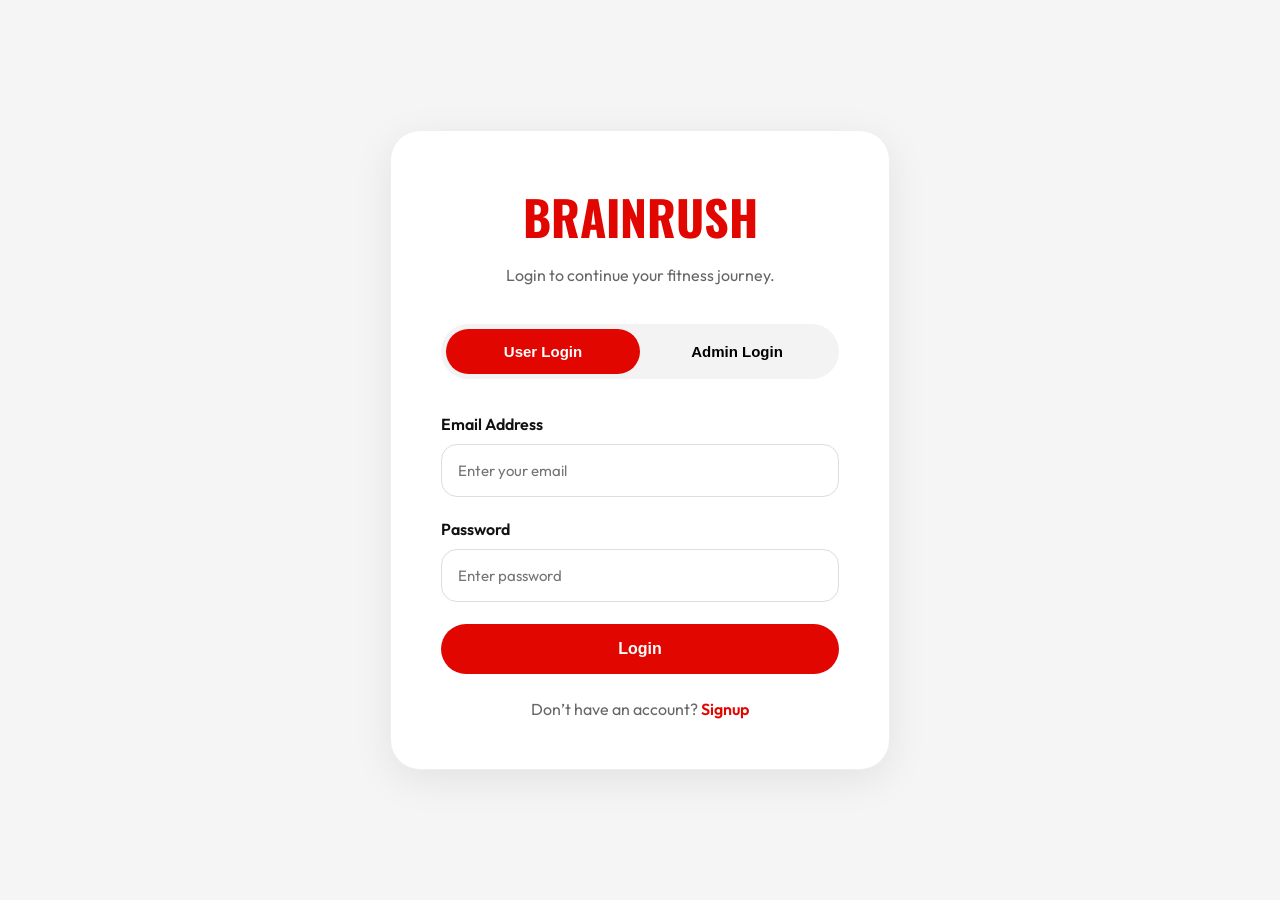
==== FRONT-END/login.html @ 4c1641cd "Change login API endpoint to production URL Updated API endpoint for login to production URL." ====
<!doctype html>
<html lang="en">
  <head>
    <meta charset="UTF-8" />

    <meta name="viewport" content="width=device-width, initial-scale=1.0" />

    <title>BRAINRUSH | Login</title>

    <!-- CSS -->

    <link rel="stylesheet" href="style.css" />

    <!-- GOOGLE FONTS -->

    <link rel="preconnect" href="https://fonts.googleapis.com" />

    <link rel="preconnect" href="https://fonts.gstatic.com" crossorigin />

    <link
      href="https://fonts.googleapis.com/css2?family=Oswald:wght@400;500;600;700&family=Outfit:wght@300;400;500;600;700;800&display=swap"
      rel="stylesheet"
    />

    <style>
      * {
        margin: 0;
        padding: 0;
        box-sizing: border-box;
      }

      body {
        background: #f5f5f5;

        font-family: "Outfit", sans-serif;
      }

      .login-section {
        width: 100%;

        min-height: 100vh;

        display: flex;

        align-items: center;

        justify-content: center;

        padding: 30px;
      }

      .login-card {
        width: 100%;

        max-width: 500px;

        background: #fff;

        border-radius: 30px;

        padding: 50px;

        border: 1px solid #eee;

        box-shadow: 0 10px 40px rgba(0, 0, 0, 0.08);
      }

      .logo-box {
        text-align: center;

        margin-bottom: 35px;
      }

      .logo-box h1 {
        font-size: 3rem;

        color: #e10600;

        font-family: "Oswald", sans-serif;

        margin-bottom: 10px;
      }

      .logo-box p {
        color: #666;

        line-height: 1.7;
      }

      .login-tabs {
        display: flex;

        background: #f3f3f3;

        padding: 5px;

        border-radius: 50px;

        margin-bottom: 35px;
      }

      .tab-btn {
        flex: 1;

        border: none;

        background: transparent;

        padding: 14px;

        border-radius: 50px;

        cursor: pointer;

        font-size: 15px;

        font-weight: 600;

        transition: 0.3s;
      }

      .tab-btn.active {
        background: #e10600;

        color: #fff;
      }

      .input-group {
        margin-bottom: 22px;
      }

      .input-group label {
        display: block;

        margin-bottom: 10px;

        font-weight: 600;

        color: #111;
      }

      .input-group input {
        width: 100%;

        padding: 16px;

        border-radius: 16px;

        border: 1px solid #ddd;

        outline: none;

        font-size: 15px;

        transition: 0.3s;

        font-family: "Outfit", sans-serif;
      }

      .input-group input:focus {
        border-color: #e10600;
      }

      .login-btn {
        width: 100%;

        border: none;

        background: #e10600;

        color: #fff;

        padding: 16px;

        border-radius: 50px;

        font-size: 16px;

        font-weight: 700;

        cursor: pointer;

        transition: 0.3s;
      }

      .login-btn:hover {
        background: #111;
      }

      .message {
        margin-top: 18px;

        text-align: center;

        font-weight: 500;
      }

      .signup-link {
        text-align: center;

        margin-top: 25px;

        color: #666;
      }

      .signup-link a {
        color: #e10600;

        text-decoration: none;

        font-weight: 600;
      }

      @media (max-width: 600px) {
        .login-card {
          padding: 35px 25px;
        }

        .logo-box h1 {
          font-size: 2.4rem;
        }
      }
    </style>
  </head>

  <body>
    <section class="login-section">
      <div class="login-card">
        <!-- LOGO -->

        <div class="logo-box">
          <h1>BRAINRUSH</h1>

          <p id="loginDescription">Login to continue your fitness journey.</p>
        </div>

        <!-- LOGIN TYPE -->

        <div class="login-tabs">
          <button class="tab-btn active" id="userTab">User Login</button>

          <button class="tab-btn" id="adminTab">Admin Login</button>
        </div>

        <!-- FORM -->

        <form id="loginForm">
          <!-- EMAIL -->

          <div class="input-group">
            <label>Email Address</label>

            <input
              type="email"
              id="email"
              placeholder="Enter your email"
              required
            />
          </div>

          <!-- PASSWORD -->

          <div class="input-group">
            <label>Password</label>

            <input
              type="password"
              id="password"
              placeholder="Enter password"
              required
            />
          </div>

          <!-- BUTTON -->

          <button type="submit" class="login-btn">Login</button>

          <!-- MESSAGE -->

          <div class="message" id="message"></div>
        </form>

        <!-- SIGNUP -->

        <div class="signup-link" id="signupBox">
          Don’t have an account?

          <a href="signup.html"> Signup </a>
        </div>
      </div>
    </section>

    <script>
      let loginType = "user";

      const userTab = document.getElementById("userTab");

      const adminTab = document.getElementById("adminTab");

      const signupBox = document.getElementById("signupBox");

      const loginDescription = document.getElementById("loginDescription");

      /* ========================= */
      /* USER TAB */
      /* ========================= */

      userTab.addEventListener("click", () => {
        loginType = "user";

        userTab.classList.add("active");

        adminTab.classList.remove("active");

        signupBox.style.display = "block";

        loginDescription.innerText = "Login to continue your fitness journey.";
      });

      /* ========================= */
      /* ADMIN TAB */
      /* ========================= */

      adminTab.addEventListener("click", () => {
        loginType = "admin";

        adminTab.classList.add("active");

        userTab.classList.remove("active");

        signupBox.style.display = "none";

        loginDescription.innerText = "Secure admin dashboard access.";
      });

      /* ========================= */
      /* LOGIN FORM */
      /* ========================= */

      const loginForm = document.getElementById("loginForm");

      loginForm.addEventListener("submit", async (e) => {
        e.preventDefault();

        const email = document.getElementById("email").value;

        const password = document.getElementById("password").value;

        const message = document.getElementById("message");

        try {
          const response = await fetch(
            "https://brainrush-backend.onrender.com",

            {
              method: "POST",

              headers: {
                "Content-Type": "application/json",
              },

              body: JSON.stringify({
                email,
                password,
              }),
            },
          );

          const data = await response.json();

          if (response.ok) {
            console.log(data);
            /* SAVE USER */

            localStorage.setItem(
              "brainrushUser",

              JSON.stringify({
                id: data.user.id,

                name: data.user.name,

                email: data.user.email,

                phone: data.user.phone,

                role: data.user.role,
              }),
            );

            /* SAVE TOKEN */

            localStorage.setItem(
              "token",

              data.token,
            );
            localStorage.setItem("user", JSON.stringify(data.user));

            console.log("USER SAVED", localStorage.getItem("brainrushUser"));

            message.style.color = "#00a651";

            message.innerText = "Login successful";

            setTimeout(() => {
              if (data.user.role === "admin") {
                window.location.href = "admin.html";
              } else {
                window.location.href = "index.html";
              }
            }, 1000);
          } else {
            message.style.color = "#e10600";

            message.innerText = data.message;
          }
        } catch (err) {
          message.style.color = "#e10600";

          message.innerText = "Something went wrong";
        }
      });
    </script>
  </body>
</html>
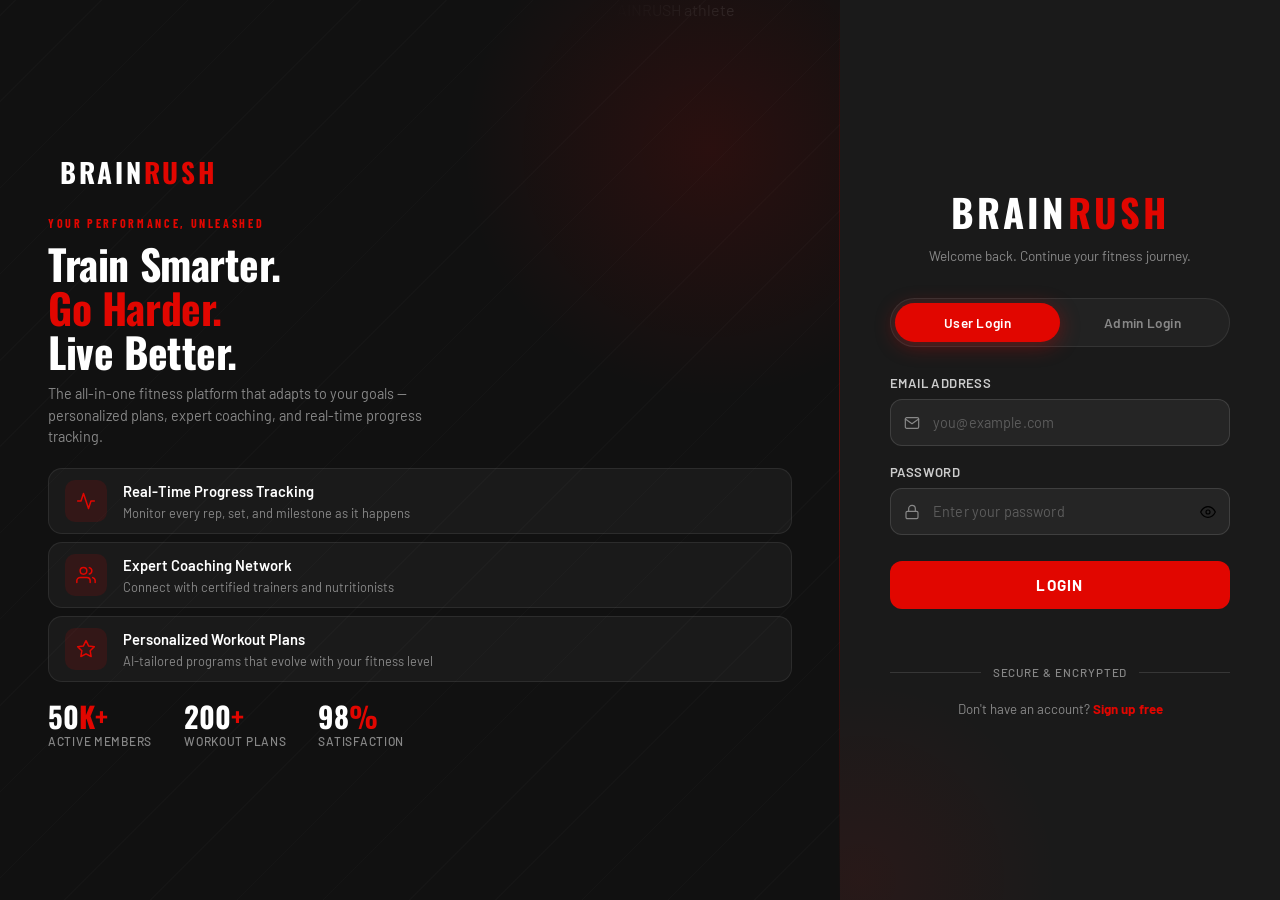
==== commit 58912e1e: "Update login.html" ====
--- a/FRONT-END/login.html
+++ b/FRONT-END/login.html
@@ -2,425 +2,926 @@
 <html lang="en">
   <head>
     <meta charset="UTF-8" />
-
     <meta name="viewport" content="width=device-width, initial-scale=1.0" />
-
     <title>BRAINRUSH | Login</title>
 
-    <!-- CSS -->
-
-    <link rel="stylesheet" href="style.css" />
-
-    <!-- GOOGLE FONTS -->
-
     <link rel="preconnect" href="https://fonts.googleapis.com" />
-
     <link rel="preconnect" href="https://fonts.gstatic.com" crossorigin />
-
-    <link
-      href="https://fonts.googleapis.com/css2?family=Oswald:wght@400;500;600;700&family=Outfit:wght@300;400;500;600;700;800&display=swap"
-      rel="stylesheet"
-    />
+    <link href="https://fonts.googleapis.com/css2?family=Oswald:wght@400;500;600;700&family=Barlow:wght@300;400;500;600;700&family=Barlow+Condensed:wght@600;700;800&display=swap" rel="stylesheet" />
 
     <style>
-      * {
-        margin: 0;
-        padding: 0;
-        box-sizing: border-box;
-      }
-
-      body {
-        background: #f5f5f5;
-
-        font-family: "Outfit", sans-serif;
-      }
-
-      .login-section {
+      *, *::before, *::after { margin: 0; padding: 0; box-sizing: border-box; }
+
+      :root {
+        --red: #e10600;
+        --red-dark: #b00400;
+        --red-glow: rgba(225, 6, 0, 0.18);
+        --black: #0d0d0d;
+        --dark: #111111;
+        --dark2: #1a1a1a;
+        --dark3: #222222;
+        --mid: #333333;
+        --muted: #888888;
+        --light: #cccccc;
+        --white: #ffffff;
+        --card-bg: rgba(255,255,255,0.04);
+        --card-border: rgba(255,255,255,0.08);
+        --input-bg: rgba(255,255,255,0.05);
+        --input-border: rgba(255,255,255,0.12);
+        --input-focus: rgba(225,6,0,0.6);
+      }
+
+      html, body {
+        height: 100%;
+        font-family: 'Barlow', sans-serif;
+        background: var(--black);
+        color: var(--white);
+        overflow: hidden;
+      }
+
+      /* ============ LAYOUT ============ */
+
+      .page {
+        display: flex;
+        height: 100vh;
+        overflow: hidden;
+      }
+
+      /* ============ LEFT PANEL ============ */
+
+      .left-panel {
+        flex: 1;
+        position: relative;
+        background: var(--dark);
+        display: flex;
+        flex-direction: column;
+        justify-content: center;
+        padding: 32px 48px;
+        overflow: hidden;
+      }
+
+      /* Background geometric lines */
+      .left-panel::before {
+        content: '';
+        position: absolute;
+        inset: 0;
+        background:
+          repeating-linear-gradient(
+            -45deg,
+            transparent,
+            transparent 60px,
+            rgba(255,255,255,0.015) 60px,
+            rgba(255,255,255,0.015) 61px
+          );
+        pointer-events: none;
+      }
+
+      /* Red accent line left edge */
+      .left-panel::after {
+        content: '';
+        position: absolute;
+        top: 0;
+        right: 0;
+        width: 1px;
+        height: 100%;
+        background: linear-gradient(to bottom, transparent, var(--red), transparent);
+        opacity: 0.4;
+      }
+
+      /* Glowing orb */
+      .orb {
+        position: absolute;
+        width: 500px;
+        height: 500px;
+        background: radial-gradient(circle, rgba(225,6,0,0.12) 0%, transparent 70%);
+        border-radius: 50%;
+        top: -100px;
+        right: -120px;
+        pointer-events: none;
+        animation: orbPulse 6s ease-in-out infinite;
+      }
+
+      @keyframes orbPulse {
+        0%, 100% { transform: scale(1); opacity: 1; }
+        50% { transform: scale(1.08); opacity: 0.7; }
+      }
+
+      /* Brand */
+      .brand {
+        display: flex;
+        align-items: center;
+        gap: 12px;
+        margin-bottom: 24px;
+        opacity: 0;
+        animation: fadeUp 0.6s ease forwards 0.1s;
+      }
+
+      .brand-icon {
+        width: 44px;
+        height: 44px;
+        background: var(--red);
+        border-radius: 10px;
+        display: flex;
+        align-items: center;
+        justify-content: center;
+      }
+
+      .brand-icon svg {
+        width: 24px;
+        height: 24px;
+        fill: white;
+      }
+
+      .brand-name {
+        font-family: 'Oswald', sans-serif;
+        font-size: 1.7rem;
+        font-weight: 700;
+        letter-spacing: 0.1em;
+        color: var(--white);
+      }
+
+      .brand-name span {
+        color: var(--red);
+      }
+
+      /* Hero headline */
+      .hero-headline {
+        margin-bottom: 10px;
+        opacity: 0;
+        animation: fadeUp 0.6s ease forwards 0.25s;
+      }
+
+      .hero-headline .eyebrow {
+        font-family: 'Barlow Condensed', sans-serif;
+        font-size: 0.75rem;
+        font-weight: 700;
+        letter-spacing: 0.22em;
+        text-transform: uppercase;
+        color: var(--red);
+        margin-bottom: 12px;
+        display: block;
+      }
+
+      .hero-headline h2 {
+        font-family: 'Oswald', sans-serif;
+        font-size: 2.6rem;
+        font-weight: 700;
+        line-height: 1.05;
+        letter-spacing: -0.01em;
+        color: var(--white);
+      }
+
+      .hero-headline h2 em {
+        font-style: normal;
+        color: var(--red);
+      }
+
+      .hero-sub {
+        font-size: 0.9rem;
+        color: var(--muted);
+        line-height: 1.5;
+        max-width: 380px;
+        margin-bottom: 20px;
+        opacity: 0;
+        animation: fadeUp 0.6s ease forwards 0.4s;
+      }
+
+      /* Feature cards */
+      .feature-cards {
+        display: flex;
+        flex-direction: column;
+        gap: 8px;
+        margin-bottom: 20px;
+        opacity: 0;
+        animation: fadeUp 0.6s ease forwards 0.55s;
+      }
+
+      .feat-card {
+        background: var(--card-bg);
+        border: 1px solid var(--card-border);
+        border-radius: 14px;
+        padding: 11px 16px;
+        display: flex;
+        align-items: center;
+        gap: 16px;
+        transition: border-color 0.3s, background 0.3s;
+        cursor: default;
+      }
+
+      .feat-card:hover {
+        background: rgba(225,6,0,0.06);
+        border-color: rgba(225,6,0,0.3);
+      }
+
+      .feat-icon {
+        width: 42px;
+        height: 42px;
+        border-radius: 10px;
+        background: rgba(225,6,0,0.12);
+        display: flex;
+        align-items: center;
+        justify-content: center;
+        flex-shrink: 0;
+      }
+
+      .feat-icon svg {
+        width: 20px;
+        height: 20px;
+        stroke: var(--red);
+        fill: none;
+        stroke-width: 1.8;
+        stroke-linecap: round;
+        stroke-linejoin: round;
+      }
+
+      .feat-text strong {
+        display: block;
+        font-size: 0.92rem;
+        font-weight: 600;
+        color: var(--white);
+        margin-bottom: 2px;
+      }
+
+      .feat-text span {
+        font-size: 0.8rem;
+        color: var(--muted);
+      }
+
+      /* Stats row */
+      .stats-row {
+        display: flex;
+        gap: 32px;
+        opacity: 0;
+        animation: fadeUp 0.6s ease forwards 0.7s;
+      }
+
+      .stat-number {
+        font-family: 'Oswald', sans-serif;
+        font-size: 1.8rem;
+        font-weight: 700;
+        color: var(--white);
+        line-height: 1;
+        margin-bottom: 3px;
+      }
+
+      .stat-number span {
+        color: var(--red);
+      }
+
+      .stat-label {
+        font-size: 0.75rem;
+        color: var(--muted);
+        letter-spacing: 0.06em;
+        text-transform: uppercase;
+        font-weight: 500;
+      }
+
+      /* Floating badge */
+      .badge-pill {
+        position: absolute;
+        bottom: 44px;
+        right: 44px;
+        background: rgba(225,6,0,0.12);
+        border: 1px solid rgba(225,6,0,0.3);
+        border-radius: 100px;
+        padding: 8px 16px 8px 10px;
+        display: flex;
+        align-items: center;
+        gap: 8px;
+        font-size: 0.78rem;
+        font-weight: 600;
+        color: #ff7b77;
+        opacity: 0;
+        animation: fadeUp 0.6s ease forwards 0.9s;
+      }
+
+      .badge-dot {
+        width: 8px;
+        height: 8px;
+        border-radius: 50%;
+        background: var(--red);
+        animation: blink 2s ease-in-out infinite;
+      }
+
+      @keyframes blink {
+        0%, 100% { opacity: 1; }
+        50% { opacity: 0.3; }
+      }
+
+      /* Hero image placeholder (uses actual src from user) */
+      .hero-img-wrap {
+        position: absolute;
+        top: 0;
+        right: 0;
+        width: 260px;
+        height: 100%;
+        overflow: hidden;
+        opacity: 0;
+        animation: fadeIn 1s ease forwards 0.3s;
+      }
+
+      .hero-img-wrap img {
         width: 100%;
-
-        min-height: 100vh;
-
-        display: flex;
-
+        height: 100%;
+        object-fit: cover;
+        object-position: center top;
+        opacity: 0.18;
+        mask-image: linear-gradient(to left, rgba(0,0,0,0.5) 0%, transparent 80%);
+        -webkit-mask-image: linear-gradient(to left, rgba(0,0,0,0.5) 0%, transparent 80%);
+        filter: grayscale(30%) contrast(1.1);
+      }
+
+      /* ============ RIGHT PANEL ============ */
+
+      .right-panel {
+        width: 440px;
+        flex-shrink: 0;
+        background: var(--dark2);
+        display: flex;
         align-items: center;
-
         justify-content: center;
-
-        padding: 30px;
-      }
-
-      .login-card {
+        padding: 40px 44px;
+        position: relative;
+        overflow: hidden;
+      }
+
+      .right-panel::before {
+        content: '';
+        position: absolute;
+        bottom: -180px;
+        left: -180px;
+        width: 400px;
+        height: 400px;
+        background: radial-gradient(circle, rgba(225,6,0,0.07) 0%, transparent 70%);
+        border-radius: 50%;
+        pointer-events: none;
+      }
+
+      .form-wrap {
         width: 100%;
-
-        max-width: 500px;
-
-        background: #fff;
-
-        border-radius: 30px;
-
-        padding: 50px;
-
-        border: 1px solid #eee;
-
-        box-shadow: 0 10px 40px rgba(0, 0, 0, 0.08);
-      }
-
-      .logo-box {
+        max-width: 340px;
+        position: relative;
+        z-index: 1;
+      }
+
+      /* Form top brand */
+      .form-logo {
+        margin-bottom: 32px;
         text-align: center;
-
-        margin-bottom: 35px;
-      }
-
-      .logo-box h1 {
-        font-size: 3rem;
-
-        color: #e10600;
-
-        font-family: "Oswald", sans-serif;
-
-        margin-bottom: 10px;
-      }
-
-      .logo-box p {
-        color: #666;
-
-        line-height: 1.7;
-      }
-
+        opacity: 0;
+        animation: fadeUp 0.6s ease forwards 0.2s;
+      }
+
+      .form-logo h1 {
+        font-family: 'Oswald', sans-serif;
+        font-size: 2.4rem;
+        font-weight: 700;
+        letter-spacing: 0.08em;
+        color: var(--white);
+      }
+
+      .form-logo h1 span { color: var(--red); }
+
+      .form-logo p {
+        font-size: 0.85rem;
+        color: var(--muted);
+        margin-top: 6px;
+        line-height: 1.5;
+      }
+
+      /* Tabs */
       .login-tabs {
         display: flex;
-
-        background: #f3f3f3;
-
-        padding: 5px;
-
-        border-radius: 50px;
-
-        margin-bottom: 35px;
+        background: rgba(255,255,255,0.04);
+        border: 1px solid var(--card-border);
+        padding: 4px;
+        border-radius: 100px;
+        margin-bottom: 28px;
+        opacity: 0;
+        animation: fadeUp 0.6s ease forwards 0.35s;
       }
 
       .tab-btn {
         flex: 1;
-
         border: none;
-
         background: transparent;
-
-        padding: 14px;
-
-        border-radius: 50px;
-
+        padding: 11px;
+        border-radius: 100px;
         cursor: pointer;
-
-        font-size: 15px;
-
+        font-size: 0.85rem;
         font-weight: 600;
-
-        transition: 0.3s;
+        transition: all 0.3s;
+        color: var(--muted);
+        font-family: 'Barlow', sans-serif;
+        letter-spacing: 0.02em;
       }
 
       .tab-btn.active {
-        background: #e10600;
-
-        color: #fff;
+        background: var(--red);
+        color: var(--white);
+        box-shadow: 0 4px 20px rgba(225,6,0,0.35);
+      }
+
+      /* Inputs */
+      .form-inner {
+        opacity: 0;
+        animation: fadeUp 0.6s ease forwards 0.5s;
       }
 
       .input-group {
-        margin-bottom: 22px;
+        margin-bottom: 18px;
       }
 
       .input-group label {
         display: block;
-
-        margin-bottom: 10px;
-
+        margin-bottom: 8px;
+        font-size: 0.82rem;
         font-weight: 600;
-
-        color: #111;
+        color: var(--light);
+        letter-spacing: 0.03em;
+        text-transform: uppercase;
+      }
+
+      .input-wrap {
+        position: relative;
+      }
+
+      .input-wrap .input-icon {
+        position: absolute;
+        left: 14px;
+        top: 50%;
+        transform: translateY(-50%);
+        width: 16px;
+        height: 16px;
+        stroke: var(--muted);
+        fill: none;
+        stroke-width: 1.8;
+        stroke-linecap: round;
+        stroke-linejoin: round;
+        pointer-events: none;
+        transition: stroke 0.3s;
       }
 
       .input-group input {
         width: 100%;
-
-        padding: 16px;
-
-        border-radius: 16px;
-
-        border: 1px solid #ddd;
-
+        padding: 14px 14px 14px 42px;
+        border-radius: 12px;
+        border: 1px solid var(--input-border);
         outline: none;
-
-        font-size: 15px;
-
-        transition: 0.3s;
-
-        font-family: "Outfit", sans-serif;
+        font-size: 0.9rem;
+        transition: all 0.3s;
+        font-family: 'Barlow', sans-serif;
+        background: var(--input-bg);
+        color: var(--white);
+        letter-spacing: 0.01em;
+      }
+
+      .input-group input::placeholder {
+        color: rgba(255,255,255,0.25);
       }
 
       .input-group input:focus {
-        border-color: #e10600;
-      }
-
+        border-color: var(--red);
+        background: rgba(225,6,0,0.06);
+        box-shadow: 0 0 0 3px rgba(225,6,0,0.12);
+      }
+
+      .input-group input:focus + .focus-indicator,
+      .input-group input:focus ~ .input-icon,
+      .input-wrap:focus-within .input-icon {
+        stroke: var(--red);
+      }
+
+      /* Login button */
       .login-btn {
         width: 100%;
-
         border: none;
-
-        background: #e10600;
-
-        color: #fff;
-
-        padding: 16px;
-
-        border-radius: 50px;
-
-        font-size: 16px;
-
+        background: var(--red);
+        color: var(--white);
+        padding: 15px;
+        border-radius: 12px;
+        font-size: 0.95rem;
         font-weight: 700;
-
         cursor: pointer;
-
-        transition: 0.3s;
+        transition: all 0.3s;
+        font-family: 'Barlow', sans-serif;
+        letter-spacing: 0.08em;
+        text-transform: uppercase;
+        position: relative;
+        overflow: hidden;
+        margin-top: 8px;
+      }
+
+      .login-btn::before {
+        content: '';
+        position: absolute;
+        inset: 0;
+        background: linear-gradient(135deg, rgba(255,255,255,0.12) 0%, transparent 100%);
+        opacity: 0;
+        transition: opacity 0.3s;
       }
 
       .login-btn:hover {
-        background: #111;
-      }
-
+        background: var(--red-dark);
+        transform: translateY(-1px);
+        box-shadow: 0 8px 28px rgba(225,6,0,0.4);
+      }
+
+      .login-btn:hover::before { opacity: 1; }
+      .login-btn:active { transform: translateY(0); box-shadow: none; }
+
+      /* Message */
       .message {
-        margin-top: 18px;
-
+        margin-top: 16px;
         text-align: center;
-
-        font-weight: 500;
-      }
-
+        font-weight: 600;
+        font-size: 0.85rem;
+        min-height: 20px;
+        letter-spacing: 0.02em;
+      }
+
+      /* Signup */
       .signup-link {
         text-align: center;
-
-        margin-top: 25px;
-
-        color: #666;
+        margin-top: 22px;
+        color: var(--muted);
+        font-size: 0.83rem;
+        opacity: 0;
+        animation: fadeUp 0.6s ease forwards 0.65s;
       }
 
       .signup-link a {
-        color: #e10600;
-
+        color: var(--red);
         text-decoration: none;
-
-        font-weight: 600;
-      }
-
-      @media (max-width: 600px) {
-        .login-card {
-          padding: 35px 25px;
+        font-weight: 700;
+        transition: opacity 0.2s;
+      }
+
+      .signup-link a:hover { opacity: 0.8; }
+
+      /* Divider */
+      .divider {
+        display: flex;
+        align-items: center;
+        gap: 12px;
+        margin: 20px 0;
+        opacity: 0;
+        animation: fadeUp 0.6s ease forwards 0.6s;
+      }
+
+      .divider::before, .divider::after {
+        content: '';
+        flex: 1;
+        height: 1px;
+        background: var(--input-border);
+      }
+
+      .divider span {
+        font-size: 0.73rem;
+        color: var(--muted);
+        font-weight: 500;
+        letter-spacing: 0.08em;
+        text-transform: uppercase;
+        white-space: nowrap;
+      }
+
+      /* ============ ANIMATIONS ============ */
+
+      @keyframes fadeUp {
+        from { opacity: 0; transform: translateY(18px); }
+        to   { opacity: 1; transform: translateY(0); }
+      }
+
+      @keyframes fadeIn {
+        from { opacity: 0; }
+        to   { opacity: 1; }
+      }
+
+      /* ============ MOBILE ============ */
+
+      @media (max-width: 800px) {
+        html, body { overflow: auto; }
+
+        .page { flex-direction: column; height: auto; min-height: 100vh; }
+
+        .left-panel {
+          padding: 36px 28px;
+          flex: none;
         }
 
-        .logo-box h1 {
-          font-size: 2.4rem;
+        .hero-img-wrap { display: none; }
+
+        .right-panel {
+          width: 100%;
+          padding: 36px 28px 48px;
         }
-      }
+
+        .hero-headline h2 { font-size: 2.4rem; }
+
+        .stats-row { gap: 20px; }
+      }
+
+      /* Password eye toggle */
+      .eye-toggle {
+        position: absolute;
+        right: 14px;
+        top: 50%;
+        transform: translateY(-50%);
+        width: 16px;
+        height: 16px;
+        cursor: pointer;
+        stroke: var(--muted);
+        fill: none;
+        stroke-width: 1.8;
+        stroke-linecap: round;
+        stroke-linejoin: round;
+        transition: stroke 0.2s;
+        background: none;
+        border: none;
+        padding: 0;
+        display: flex;
+        align-items: center;
+        justify-content: center;
+      }
+
+      .eye-toggle:hover { stroke: var(--light); }
+      .eye-toggle svg { width: 16px; height: 16px; pointer-events: none; }
+
     </style>
   </head>
 
   <body>
-    <section class="login-section">
-      <div class="login-card">
-        <!-- LOGO -->
-
-        <div class="logo-box">
-          <h1>BRAINRUSH</h1>
-
-          <p id="loginDescription">Login to continue your fitness journey.</p>
+    <div class="page">
+
+      <!-- ======== LEFT PANEL ======== -->
+      <div class="left-panel">
+        <div class="orb"></div>
+
+        <!-- Hero image — replace src with your image path -->
+        <div class="hero-img-wrap" id="heroImgWrap">
+          <img src="" alt="BRAINRUSH athlete" id="heroImg" />
         </div>
 
-        <!-- LOGIN TYPE -->
-
-        <div class="login-tabs">
-          <button class="tab-btn active" id="userTab">User Login</button>
-
-          <button class="tab-btn" id="adminTab">Admin Login</button>
+        <!-- Brand -->
+        <div class="brand">
+          <div class=>
+            </svg>
+          </div>
+          <span class="brand-name">BRAIN<span>RUSH</span></span>
         </div>
 
-        <!-- FORM -->
-
-        <form id="loginForm">
-          <!-- EMAIL -->
-
-          <div class="input-group">
-            <label>Email Address</label>
-
-            <input
-              type="email"
-              id="email"
-              placeholder="Enter your email"
-              required
-            />
-          </div>
-
-          <!-- PASSWORD -->
-
-          <div class="input-group">
-            <label>Password</label>
-
-            <input
-              type="password"
-              id="password"
-              placeholder="Enter password"
-              required
-            />
-          </div>
-
-          <!-- BUTTON -->
-
-          <button type="submit" class="login-btn">Login</button>
-
-          <!-- MESSAGE -->
-
-          <div class="message" id="message"></div>
-        </form>
-
-        <!-- SIGNUP -->
-
-        <div class="signup-link" id="signupBox">
-          Don’t have an account?
-
-          <a href="signup.html"> Signup </a>
+        <!-- Headline -->
+        <div class="hero-headline">
+          <span class="eyebrow">Your Performance, Unleashed</span>
+          <h2>Train Smarter.<br><em>Go Harder.</em><br>Live Better.</h2>
+        </div>
+
+        <p class="hero-sub">
+          The all-in-one fitness platform that adapts to your goals — personalized plans, expert coaching, and real-time progress tracking.
+        </p>
+
+        <!-- Feature cards -->
+        <div class="feature-cards">
+          <div class="feat-card">
+            <div class="feat-icon">
+              <svg viewBox="0 0 24 24" xmlns="http://www.w3.org/2000/svg">
+                <path d="M22 12h-4l-3 9L9 3l-3 9H2"/>
+              </svg>
+            </div>
+            <div class="feat-text">
+              <strong>Real-Time Progress Tracking</strong>
+              <span>Monitor every rep, set, and milestone as it happens</span>
+            </div>
+          </div>
+
+          <div class="feat-card">
+            <div class="feat-icon">
+              <svg viewBox="0 0 24 24" xmlns="http://www.w3.org/2000/svg">
+                <path d="M17 21v-2a4 4 0 0 0-4-4H5a4 4 0 0 0-4 4v2"/><circle cx="9" cy="7" r="4"/><path d="M23 21v-2a4 4 0 0 0-3-3.87"/><path d="M16 3.13a4 4 0 0 1 0 7.75"/>
+              </svg>
+            </div>
+            <div class="feat-text">
+              <strong>Expert Coaching Network</strong>
+              <span>Connect with certified trainers and nutritionists</span>
+            </div>
+          </div>
+
+          <div class="feat-card">
+            <div class="feat-icon">
+              <svg viewBox="0 0 24 24" xmlns="http://www.w3.org/2000/svg">
+                <polygon points="12 2 15.09 8.26 22 9.27 17 14.14 18.18 21.02 12 17.77 5.82 21.02 7 14.14 2 9.27 8.91 8.26 12 2"/>
+              </svg>
+            </div>
+            <div class="feat-text">
+              <strong>Personalized Workout Plans</strong>
+              <span>AI-tailored programs that evolve with your fitness level</span>
+            </div>
+          </div>
+        </div>
+
+        <!-- Stats -->
+        <div class="stats-row">
+          <div class="stat-item">
+            <div class="stat-number">50<span>K+</span></div>
+            <div class="stat-label">Active Members</div>
+          </div>
+          <div class="stat-item">
+            <div class="stat-number">200<span>+</span></div>
+            <div class="stat-label">Workout Plans</div>
+          </div>
+          <div class="stat-item">
+            <div class="stat-number">98<span>%</span></div>
+            <div class="stat-label">Satisfaction</div>
+          </div>
+        </div>
+
+        <!-- Live badge -->
+      </div>
+
+      <!-- ======== RIGHT PANEL ======== -->
+      <div class="right-panel">
+        <div class="form-wrap">
+
+          <!-- Logo -->
+          <div class="form-logo">
+            <h1>BRAIN<span>RUSH</span></h1>
+            <p id="loginDescription">Welcome back. Continue your fitness journey.</p>
+          </div>
+
+          <!-- Tabs -->
+          <div class="login-tabs">
+            <button class="tab-btn active" id="userTab">User Login</button>
+            <button class="tab-btn" id="adminTab">Admin Login</button>
+          </div>
+
+          <!-- Form -->
+          <form id="loginForm" class="form-inner">
+
+            <div class="input-group">
+              <label>Email Address</label>
+              <div class="input-wrap">
+                <svg class="input-icon" viewBox="0 0 24 24" xmlns="http://www.w3.org/2000/svg">
+                  <path d="M4 4h16c1.1 0 2 .9 2 2v12c0 1.1-.9 2-2 2H4c-1.1 0-2-.9-2-2V6c0-1.1.9-2 2-2z"/><polyline points="22,6 12,13 2,6"/>
+                </svg>
+                <input type="email" id="email" placeholder="you@example.com" required autocomplete="email" />
+              </div>
+            </div>
+
+            <div class="input-group">
+              <label>Password</label>
+              <div class="input-wrap">
+                <svg class="input-icon" viewBox="0 0 24 24" xmlns="http://www.w3.org/2000/svg">
+                  <rect x="3" y="11" width="18" height="11" rx="2" ry="2"/><path d="M7 11V7a5 5 0 0 1 10 0v4"/>
+                </svg>
+                <input type="password" id="password" placeholder="Enter your password" required autocomplete="current-password" />
+                <button type="button" class="eye-toggle" id="eyeToggle" aria-label="Toggle password visibility" title="Show/hide password">
+                  <svg id="eyeIcon" viewBox="0 0 24 24" xmlns="http://www.w3.org/2000/svg" stroke="currentColor" fill="none" stroke-width="1.8" stroke-linecap="round" stroke-linejoin="round">
+                    <path d="M1 12s4-8 11-8 11 8 11 8-4 8-11 8-11-8-11-8z"/><circle cx="12" cy="12" r="3"/>
+                  </svg>
+                </button>
+              </div>
+            </div>
+
+            <button type="submit" class="login-btn" id="loginBtn">Login</button>
+
+            <div class="message" id="message"></div>
+          </form>
+
+          <div class="divider">
+            <span>Secure &amp; Encrypted</span>
+          </div>
+
+          <div class="signup-link" id="signupBox">
+            Don't have an account? <a href="signup.html">Sign up free</a>
+          </div>
+
         </div>
       </div>
-    </section>
+
+    </div>
 
     <script>
-      let loginType = "user";
-
-      const userTab = document.getElementById("userTab");
-
-      const adminTab = document.getElementById("adminTab");
-
-      const signupBox = document.getElementById("signupBox");
-
-      const loginDescription = document.getElementById("loginDescription");
-
       /* ========================= */
-      /* USER TAB */
+      /* TAB LOGIC (unchanged) */
       /* ========================= */
-
-      userTab.addEventListener("click", () => {
-        loginType = "user";
-
-        userTab.classList.add("active");
-
-        adminTab.classList.remove("active");
-
-        signupBox.style.display = "block";
-
-        loginDescription.innerText = "Login to continue your fitness journey.";
+      let loginType = 'user';
+
+      const userTab = document.getElementById('userTab');
+      const adminTab = document.getElementById('adminTab');
+      const signupBox = document.getElementById('signupBox');
+      const loginDescription = document.getElementById('loginDescription');
+
+      userTab.addEventListener('click', () => {
+        loginType = 'user';
+        userTab.classList.add('active');
+        adminTab.classList.remove('active');
+        signupBox.style.display = 'block';
+        loginDescription.innerText = 'Welcome back. Continue your fitness journey.';
       });
 
+      adminTab.addEventListener('click', () => {
+        loginType = 'admin';
+        adminTab.classList.add('active');
+        userTab.classList.remove('active');
+        signupBox.style.display = 'none';
+        loginDescription.innerText = 'Secure admin dashboard access.';
+      });
+
       /* ========================= */
-      /* ADMIN TAB */
+      /* PASSWORD TOGGLE */
       /* ========================= */
-
-      adminTab.addEventListener("click", () => {
-        loginType = "admin";
-
-        adminTab.classList.add("active");
-
-        userTab.classList.remove("active");
-
-        signupBox.style.display = "none";
-
-        loginDescription.innerText = "Secure admin dashboard access.";
+      const eyeToggle = document.getElementById('eyeToggle');
+      const passwordInput = document.getElementById('password');
+
+      const eyeOpen = `<path d="M1 12s4-8 11-8 11 8 11 8-4 8-11 8-11-8-11-8z"/><circle cx="12" cy="12" r="3"/>`;
+      const eyeClosed = `<path d="M17.94 17.94A10.07 10.07 0 0 1 12 20c-7 0-11-8-11-8a18.45 18.45 0 0 1 5.06-5.94M9.9 4.24A9.12 9.12 0 0 1 12 4c7 0 11 8 11 8a18.5 18.5 0 0 1-2.16 3.19m-6.72-1.07a3 3 0 1 1-4.24-4.24"/><line x1="1" y1="1" x2="23" y2="23"/>`;
+
+      let pwVisible = false;
+      eyeToggle.addEventListener('click', () => {
+        pwVisible = !pwVisible;
+        passwordInput.type = pwVisible ? 'text' : 'password';
+        document.getElementById('eyeIcon').innerHTML = pwVisible ? eyeClosed : eyeOpen;
       });
 
       /* ========================= */
-      /* LOGIN FORM */
+      /* LOGIN FORM (original backend — unchanged) */
       /* ========================= */
-
-      const loginForm = document.getElementById("loginForm");
-
-      loginForm.addEventListener("submit", async (e) => {
+      const loginForm = document.getElementById('loginForm');
+
+      loginForm.addEventListener('submit', async (e) => {
         e.preventDefault();
 
-        const email = document.getElementById("email").value;
-
-        const password = document.getElementById("password").value;
-
-        const message = document.getElementById("message");
+        const email = document.getElementById('email').value;
+        const password = document.getElementById('password').value;
+        const message = document.getElementById('message');
+        const loginBtn = document.getElementById('loginBtn');
+
+        loginBtn.textContent = 'Logging in...';
+        loginBtn.disabled = true;
 
         try {
           const response = await fetch(
-            "https://brainrush-backend.onrender.com",
-
+            'https://brainrush-backend.onrender.com/api/auth/login',
             {
-              method: "POST",
-
-              headers: {
-                "Content-Type": "application/json",
-              },
-
-              body: JSON.stringify({
-                email,
-                password,
-              }),
-            },
+              method: 'POST',
+              headers: { 'Content-Type': 'application/json' },
+              body: JSON.stringify({ email, password }),
+            }
           );
 
           const data = await response.json();
 
           if (response.ok) {
             console.log(data);
-            /* SAVE USER */
 
             localStorage.setItem(
-              "brainrushUser",
-
+              'brainrushUser',
               JSON.stringify({
                 id: data.user.id,
-
                 name: data.user.name,
-
                 email: data.user.email,
-
                 phone: data.user.phone,
-
                 role: data.user.role,
-              }),
+              })
             );
 
-            /* SAVE TOKEN */
-
-            localStorage.setItem(
-              "token",
-
-              data.token,
-            );
-            localStorage.setItem("user", JSON.stringify(data.user));
-
-            console.log("USER SAVED", localStorage.getItem("brainrushUser"));
-
-            message.style.color = "#00a651";
-
-            message.innerText = "Login successful";
+            localStorage.setItem('token', data.token);
+            localStorage.setItem('user', JSON.stringify(data.user));
+
+            console.log('USER SAVED', localStorage.getItem('brainrushUser'));
+
+            message.style.color = '#00d68f';
+            message.innerText = '✓ Login successful — redirecting...';
 
             setTimeout(() => {
-              if (data.user.role === "admin") {
-                window.location.href = "admin.html";
+              if (data.user.role === 'admin') {
+                window.location.href = 'admin.html';
               } else {
-                window.location.href = "index.html";
+                window.location.href = 'index.html';
               }
             }, 1000);
           } else {
-            message.style.color = "#e10600";
-
+            message.style.color = '#e10600';
             message.innerText = data.message;
+            loginBtn.textContent = 'Login';
+            loginBtn.disabled = false;
           }
         } catch (err) {
-          message.style.color = "#e10600";
-
-          message.innerText = "Something went wrong";
+          message.style.color = '#e10600';
+          message.innerText = 'Something went wrong. Please try again.';
+          loginBtn.textContent = 'Login';
+          loginBtn.disabled = false;
         }
       });
+
+      /* ========================= */
+      /* HERO IMAGE FALLBACK */
+      /* ========================= */
+      const heroImg = document.getElementById('heroImg');
+      heroImg.onerror = () => {
+        document.getElementById('heroImgWrap').style.display = 'none';
+      };
+
     </script>
   </body>
 </html>
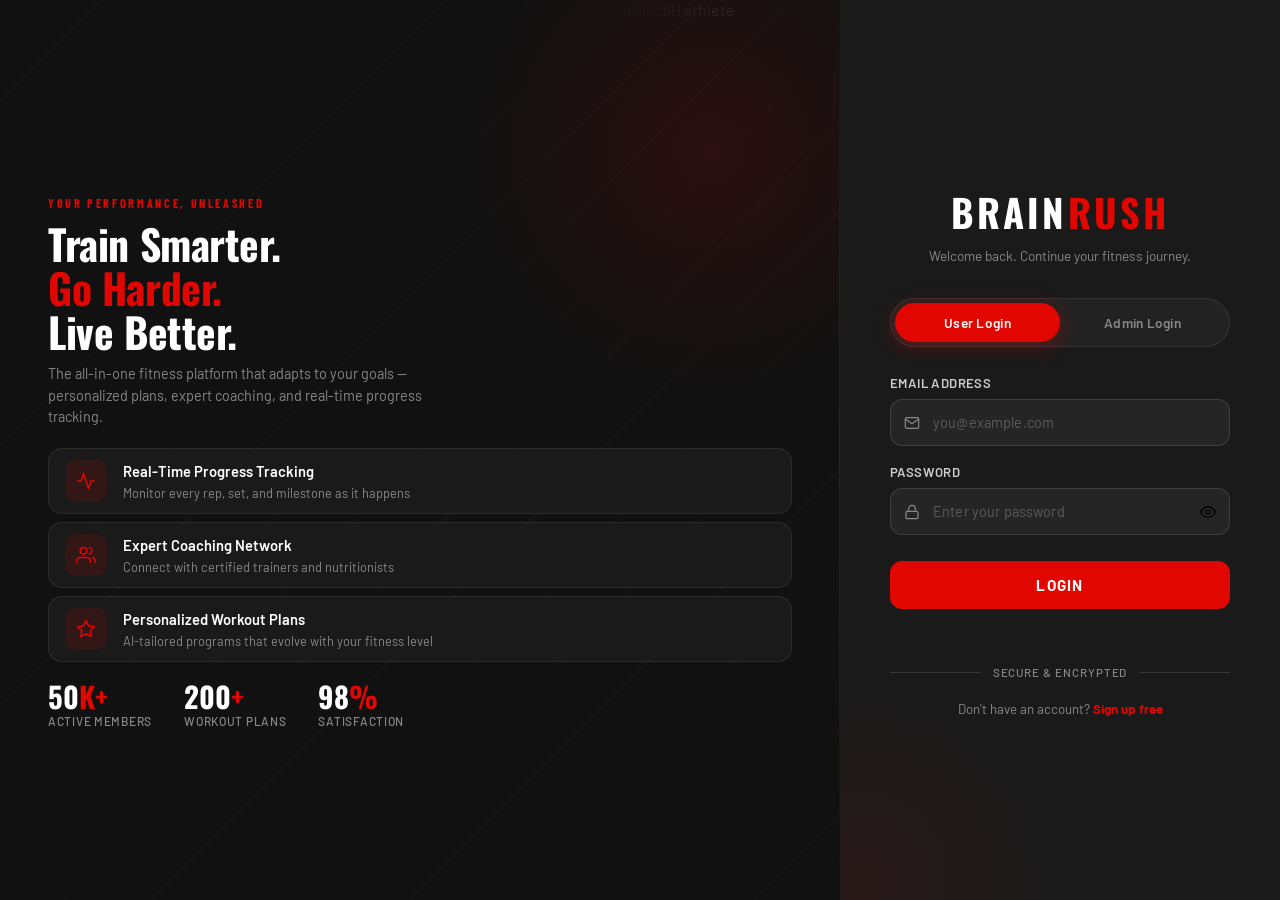
==== commit 6acf0b65: "Update login.html" ====
--- a/FRONT-END/login.html
+++ b/FRONT-END/login.html
@@ -667,7 +667,7 @@
           <div class=>
             </svg>
           </div>
-          <span class="brand-name">BRAIN<span>RUSH</span></span>
+       
         </div>
 
         <!-- Headline -->
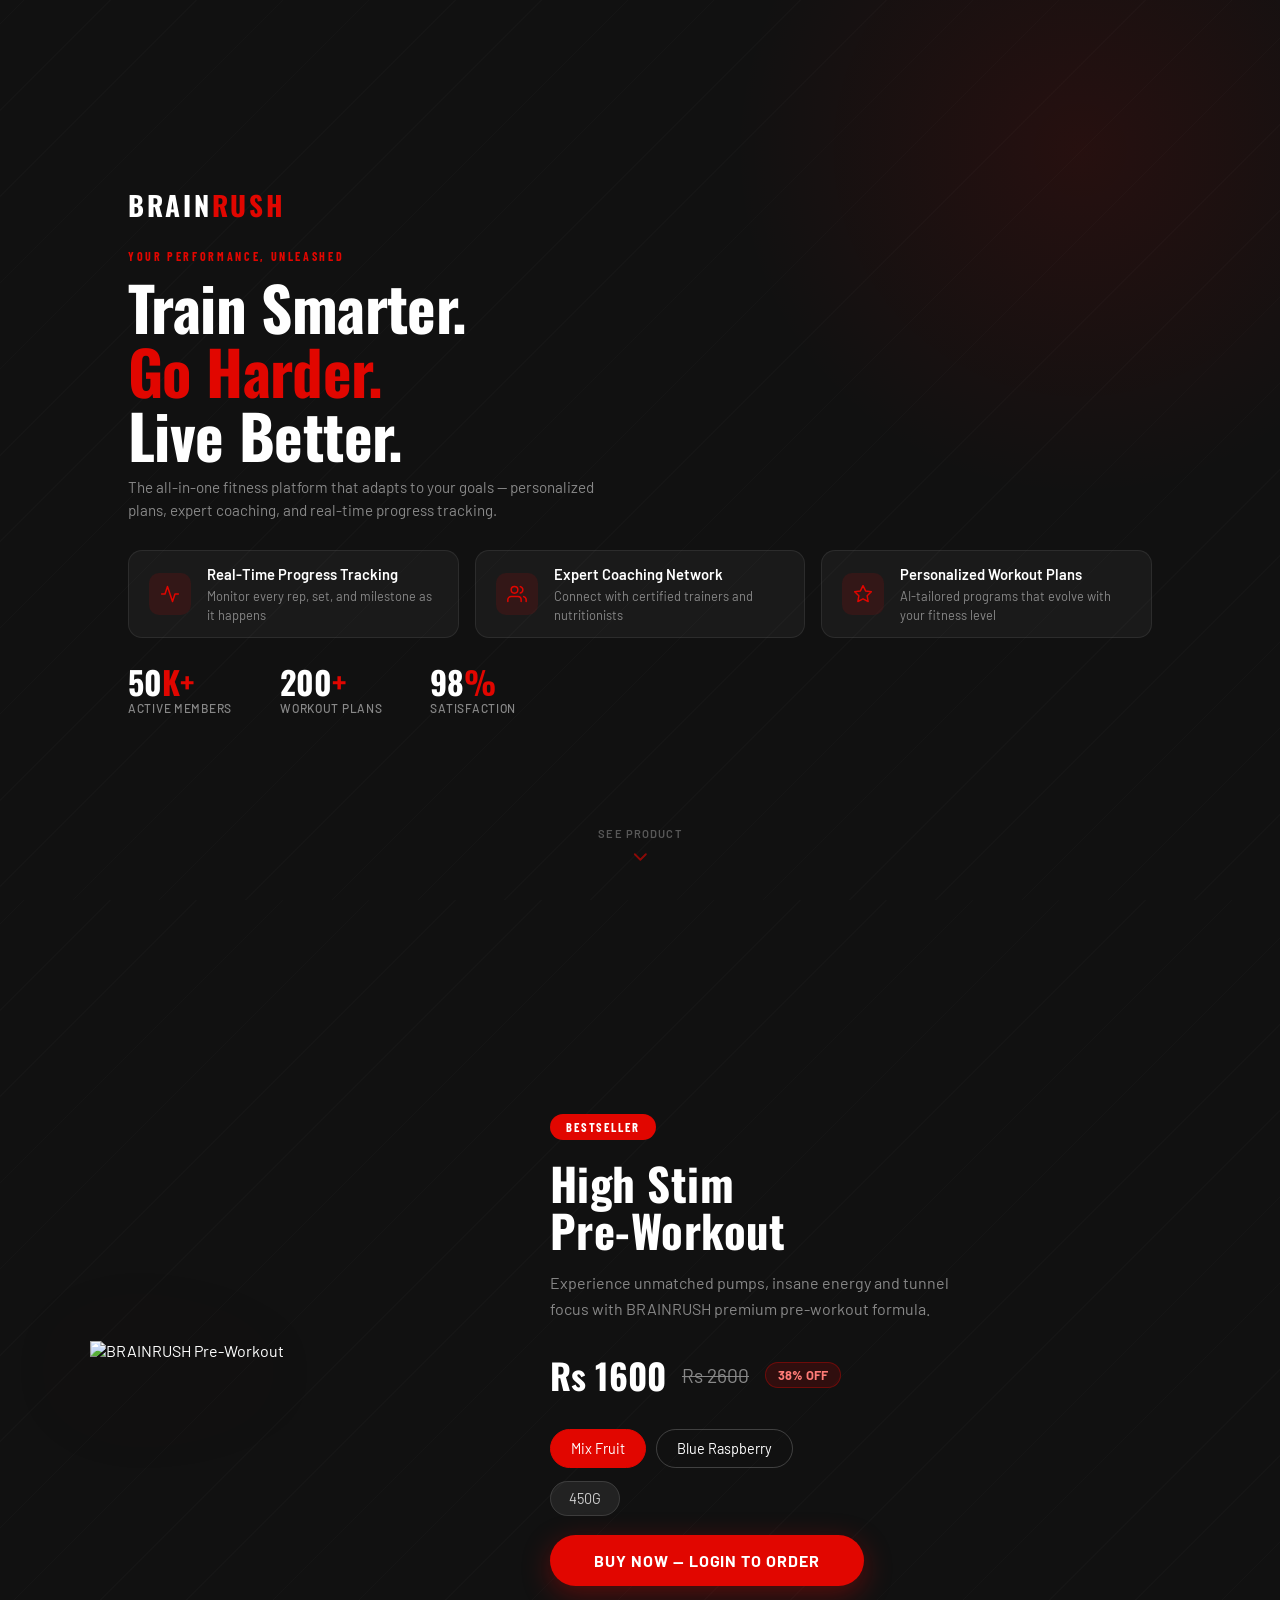
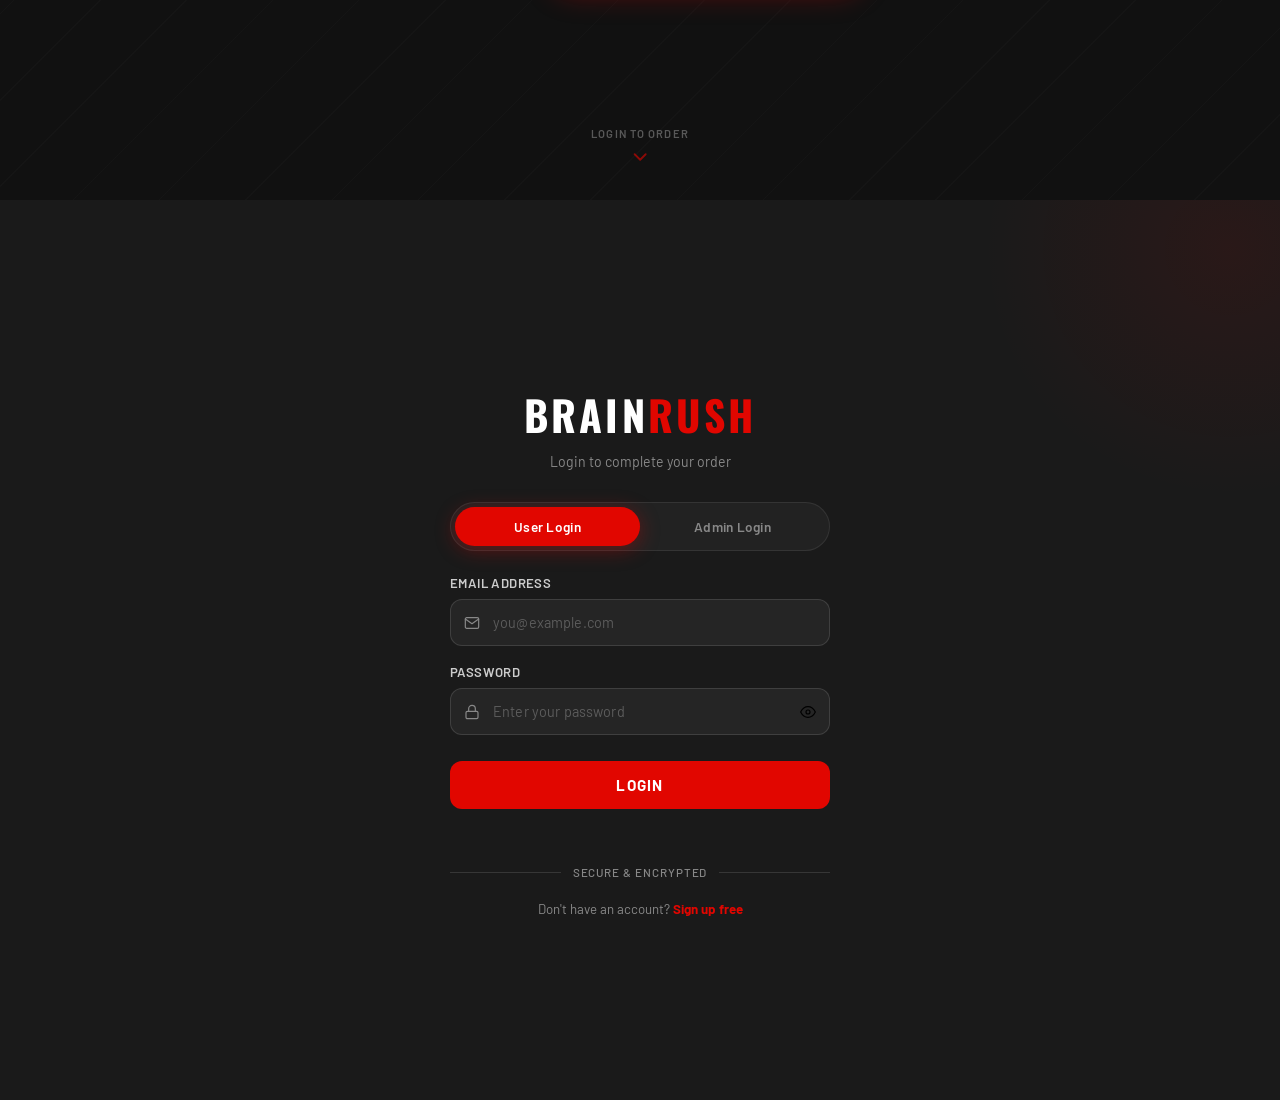
==== commit 845dfb81: "Update login.html" ====
--- a/FRONT-END/login.html
+++ b/FRONT-END/login.html
@@ -31,36 +31,87 @@
         --input-focus: rgba(225,6,0,0.6);
       }
 
-      html, body {
-        height: 100%;
+      html {
+        scroll-behavior: smooth;
+        scroll-snap-type: y mandatory;
+      }
+
+      body {
         font-family: 'Barlow', sans-serif;
         background: var(--black);
         color: var(--white);
+        overflow-y: scroll;
+        overflow-x: hidden;
+      }
+
+      /* ============ SECTIONS ============ */
+      .section {
+        height: 100vh;
+        scroll-snap-align: start;
+        scroll-snap-stop: always;
+        position: relative;
         overflow: hidden;
       }
 
-      /* ============ LAYOUT ============ */
-
-      .page {
-        display: flex;
-        height: 100vh;
+      /* ============ SCROLL HINT ARROW ============ */
+      .scroll-arrow {
+        position: absolute;
+        bottom: 32px;
+        left: 50%;
+        transform: translateX(-50%);
+        display: flex;
+        flex-direction: column;
+        align-items: center;
+        gap: 6px;
+        cursor: pointer;
+        z-index: 10;
+        animation: bounce 2s ease-in-out infinite;
+        opacity: 0.6;
+        transition: opacity 0.2s;
+      }
+      .scroll-arrow:hover { opacity: 1; }
+      .scroll-arrow span {
+        font-size: 0.7rem;
+        letter-spacing: 0.1em;
+        text-transform: uppercase;
+        color: var(--muted);
+        font-weight: 600;
+      }
+      .scroll-arrow svg {
+        width: 22px; height: 22px;
+        stroke: var(--red);
+        fill: none;
+        stroke-width: 2;
+        stroke-linecap: round;
+        stroke-linejoin: round;
+      }
+      @keyframes bounce {
+        0%, 100% { transform: translateX(-50%) translateY(0); }
+        50% { transform: translateX(-50%) translateY(8px); }
+      }
+
+      /* ============================================================ */
+      /* SECTION 1 — HERO FULL WIDTH (no right panel)                 */
+      /* ============================================================ */
+
+      #section-hero {
+        display: flex;
+        align-items: center;
+        background: var(--dark);
         overflow: hidden;
       }
 
-      /* ============ LEFT PANEL ============ */
-
       .left-panel {
-        flex: 1;
+        width: 100%;
+        height: 100%;
         position: relative;
-        background: var(--dark);
         display: flex;
         flex-direction: column;
         justify-content: center;
-        padding: 32px 48px;
+        padding: 48px 10%;
         overflow: hidden;
       }
 
-      /* Background geometric lines */
       .left-panel::before {
         content: '';
         position: absolute;
@@ -76,27 +127,14 @@
         pointer-events: none;
       }
 
-      /* Red accent line left edge */
-      .left-panel::after {
-        content: '';
-        position: absolute;
-        top: 0;
-        right: 0;
-        width: 1px;
-        height: 100%;
-        background: linear-gradient(to bottom, transparent, var(--red), transparent);
-        opacity: 0.4;
-      }
-
-      /* Glowing orb */
       .orb {
         position: absolute;
-        width: 500px;
-        height: 500px;
-        background: radial-gradient(circle, rgba(225,6,0,0.12) 0%, transparent 70%);
+        width: 700px;
+        height: 700px;
+        background: radial-gradient(circle, rgba(225,6,0,0.1) 0%, transparent 70%);
         border-radius: 50%;
-        top: -100px;
-        right: -120px;
+        top: -200px;
+        right: -150px;
         pointer-events: none;
         animation: orbPulse 6s ease-in-out infinite;
       }
@@ -106,7 +144,6 @@
         50% { transform: scale(1.08); opacity: 0.7; }
       }
 
-      /* Brand */
       .brand {
         display: flex;
         align-items: center;
@@ -116,22 +153,6 @@
         animation: fadeUp 0.6s ease forwards 0.1s;
       }
 
-      .brand-icon {
-        width: 44px;
-        height: 44px;
-        background: var(--red);
-        border-radius: 10px;
-        display: flex;
-        align-items: center;
-        justify-content: center;
-      }
-
-      .brand-icon svg {
-        width: 24px;
-        height: 24px;
-        fill: white;
-      }
-
       .brand-name {
         font-family: 'Oswald', sans-serif;
         font-size: 1.7rem;
@@ -140,11 +161,8 @@
         color: var(--white);
       }
 
-      .brand-name span {
-        color: var(--red);
-      }
-
-      /* Hero headline */
+      .brand-name span { color: var(--red); }
+
       .hero-headline {
         margin-bottom: 10px;
         opacity: 0;
@@ -164,7 +182,7 @@
 
       .hero-headline h2 {
         font-family: 'Oswald', sans-serif;
-        font-size: 2.6rem;
+        font-size: 3.8rem;
         font-weight: 700;
         line-height: 1.05;
         letter-spacing: -0.01em;
@@ -177,35 +195,36 @@
       }
 
       .hero-sub {
-        font-size: 0.9rem;
+        font-size: 0.95rem;
         color: var(--muted);
         line-height: 1.5;
-        max-width: 380px;
-        margin-bottom: 20px;
+        max-width: 480px;
+        margin-bottom: 28px;
         opacity: 0;
         animation: fadeUp 0.6s ease forwards 0.4s;
       }
 
-      /* Feature cards */
       .feature-cards {
         display: flex;
-        flex-direction: column;
-        gap: 8px;
-        margin-bottom: 20px;
+        gap: 16px;
+        margin-bottom: 28px;
         opacity: 0;
         animation: fadeUp 0.6s ease forwards 0.55s;
+        flex-wrap: wrap;
       }
 
       .feat-card {
         background: var(--card-bg);
         border: 1px solid var(--card-border);
         border-radius: 14px;
-        padding: 11px 16px;
+        padding: 14px 20px;
         display: flex;
         align-items: center;
         gap: 16px;
         transition: border-color 0.3s, background 0.3s;
         cursor: default;
+        flex: 1;
+        min-width: 220px;
       }
 
       .feat-card:hover {
@@ -225,8 +244,7 @@
       }
 
       .feat-icon svg {
-        width: 20px;
-        height: 20px;
+        width: 20px; height: 20px;
         stroke: var(--red);
         fill: none;
         stroke-width: 1.8;
@@ -247,26 +265,23 @@
         color: var(--muted);
       }
 
-      /* Stats row */
       .stats-row {
         display: flex;
-        gap: 32px;
+        gap: 48px;
         opacity: 0;
         animation: fadeUp 0.6s ease forwards 0.7s;
       }
 
       .stat-number {
         font-family: 'Oswald', sans-serif;
-        font-size: 1.8rem;
+        font-size: 2rem;
         font-weight: 700;
         color: var(--white);
         line-height: 1;
         margin-bottom: 3px;
       }
 
-      .stat-number span {
-        color: var(--red);
-      }
+      .stat-number span { color: var(--red); }
 
       .stat-label {
         font-size: 0.75rem;
@@ -276,120 +291,237 @@
         font-weight: 500;
       }
 
-      /* Floating badge */
-      .badge-pill {
-        position: absolute;
-        bottom: 44px;
-        right: 44px;
-        background: rgba(225,6,0,0.12);
-        border: 1px solid rgba(225,6,0,0.3);
-        border-radius: 100px;
-        padding: 8px 16px 8px 10px;
-        display: flex;
-        align-items: center;
-        gap: 8px;
-        font-size: 0.78rem;
-        font-weight: 600;
-        color: #ff7b77;
-        opacity: 0;
-        animation: fadeUp 0.6s ease forwards 0.9s;
-      }
-
-      .badge-dot {
-        width: 8px;
-        height: 8px;
-        border-radius: 50%;
-        background: var(--red);
-        animation: blink 2s ease-in-out infinite;
-      }
-
-      @keyframes blink {
-        0%, 100% { opacity: 1; }
-        50% { opacity: 0.3; }
-      }
-
-      /* Hero image placeholder (uses actual src from user) */
-      .hero-img-wrap {
-        position: absolute;
-        top: 0;
-        right: 0;
-        width: 260px;
-        height: 100%;
-        overflow: hidden;
-        opacity: 0;
-        animation: fadeIn 1s ease forwards 0.3s;
-      }
-
-      .hero-img-wrap img {
-        width: 100%;
-        height: 100%;
-        object-fit: cover;
-        object-position: center top;
-        opacity: 0.18;
-        mask-image: linear-gradient(to left, rgba(0,0,0,0.5) 0%, transparent 80%);
-        -webkit-mask-image: linear-gradient(to left, rgba(0,0,0,0.5) 0%, transparent 80%);
-        filter: grayscale(30%) contrast(1.1);
-      }
-
-      /* ============ RIGHT PANEL ============ */
-
-      .right-panel {
-        width: 440px;
-        flex-shrink: 0;
-        background: var(--dark2);
+      /* ============================================================ */
+      /* SECTION 2 — PRODUCT CARD                                     */
+      /* ============================================================ */
+
+      #section-product {
+        background: var(--dark);
         display: flex;
         align-items: center;
         justify-content: center;
-        padding: 40px 44px;
-        position: relative;
-        overflow: hidden;
-      }
-
-      .right-panel::before {
+        padding: 40px;
+      }
+
+      #section-product::before {
         content: '';
         position: absolute;
-        bottom: -180px;
-        left: -180px;
-        width: 400px;
-        height: 400px;
-        background: radial-gradient(circle, rgba(225,6,0,0.07) 0%, transparent 70%);
+        inset: 0;
+        background: repeating-linear-gradient(
+          -45deg,
+          transparent, transparent 60px,
+          rgba(255,255,255,0.015) 60px,
+          rgba(255,255,255,0.015) 61px
+        );
+        pointer-events: none;
+      }
+
+      .product-section-inner {
+        display: flex;
+        align-items: center;
+        gap: 80px;
+        max-width: 1100px;
+        width: 100%;
+        position: relative;
+        z-index: 1;
+      }
+
+      .product-section-img {
+        flex-shrink: 0;
+        width: 380px;
+        animation: floatImg 4s ease-in-out infinite;
+      }
+
+      @keyframes floatImg {
+        0%, 100% { transform: translateY(0); }
+        50% { transform: translateY(-12px); }
+      }
+
+      .product-section-img img {
+        width: 100%;
+        height: auto;
+        display: block;
+        filter: drop-shadow(0 20px 60px rgba(225,6,0,0.25));
+      }
+
+      .product-section-info { flex: 1; }
+
+      .product-section-badge {
+        display: inline-block;
+        background: var(--red);
+        color: #fff;
+        font-family: 'Barlow Condensed', sans-serif;
+        font-size: 0.78rem;
+        font-weight: 700;
+        letter-spacing: 0.15em;
+        text-transform: uppercase;
+        padding: 6px 16px;
+        border-radius: 100px;
+        margin-bottom: 20px;
+      }
+
+      .product-section-info h2 {
+        font-family: 'Oswald', sans-serif;
+        font-size: 2.8rem;
+        font-weight: 700;
+        line-height: 1.05;
+        color: var(--white);
+        margin-bottom: 16px;
+        letter-spacing: 0.01em;
+      }
+
+      .product-section-info p {
+        font-size: 1rem;
+        color: var(--muted);
+        line-height: 1.6;
+        margin-bottom: 28px;
+        max-width: 420px;
+      }
+
+      .product-section-price {
+        display: flex;
+        align-items: center;
+        gap: 16px;
+        margin-bottom: 28px;
+      }
+
+      .product-section-price .new-price {
+        font-family: 'Oswald', sans-serif;
+        font-size: 2.2rem;
+        font-weight: 700;
+        color: var(--white);
+      }
+
+      .product-section-price .old-price {
+        font-size: 1.2rem;
+        color: var(--muted);
+        text-decoration: line-through;
+      }
+
+      .product-section-price .discount-tag {
+        background: rgba(225,6,0,0.15);
+        border: 1px solid rgba(225,6,0,0.35);
+        color: #ff7b77;
+        font-size: 0.8rem;
+        font-weight: 700;
+        padding: 4px 12px;
+        border-radius: 100px;
+      }
+
+      .product-flavors {
+        display: flex;
+        gap: 10px;
+        flex-wrap: wrap;
+        margin-bottom: 20px;
+      }
+
+      .pflavor-btn {
+        border: 1px solid rgba(255,255,255,0.2);
+        background: transparent;
+        color: var(--white);
+        padding: 10px 20px;
+        border-radius: 30px;
+        cursor: pointer;
+        font-family: 'Barlow', sans-serif;
+        font-size: 0.9rem;
+        transition: all 0.2s;
+      }
+
+      .pflavor-btn:hover {
+        border-color: var(--red);
+        color: var(--red);
+      }
+
+      .pflavor-btn.active {
+        background: var(--red);
+        border-color: var(--red);
+        color: #fff;
+      }
+
+      .product-weight { margin-bottom: 28px; }
+
+      .product-weight span {
+        background: rgba(255,255,255,0.07);
+        border: 1px solid rgba(255,255,255,0.12);
+        color: var(--light);
+        padding: 8px 18px;
+        border-radius: 30px;
+        font-size: 0.9rem;
+      }
+
+      .buy-btn {
+        display: inline-block;
+        background: var(--red);
+        color: #fff;
+        border: none;
+        padding: 16px 44px;
+        border-radius: 50px;
+        font-family: 'Barlow', sans-serif;
+        font-size: 1rem;
+        font-weight: 700;
+        letter-spacing: 0.06em;
+        text-transform: uppercase;
+        cursor: pointer;
+        transition: all 0.3s;
+        box-shadow: 0 8px 28px rgba(225,6,0,0.35);
+      }
+
+      .buy-btn:hover {
+        background: var(--red-dark);
+        transform: translateY(-2px);
+        box-shadow: 0 12px 36px rgba(225,6,0,0.5);
+      }
+
+      /* ============================================================ */
+      /* SECTION 3 — LOGIN FORM ONLY                                  */
+      /* ============================================================ */
+
+      #section-login {
+        background: var(--dark2);
+        display: flex;
+        align-items: center;
+        justify-content: center;
+      }
+
+      #section-login::before {
+        content: '';
+        position: absolute;
+        top: -200px; right: -200px;
+        width: 500px; height: 500px;
+        background: radial-gradient(circle, rgba(225,6,0,0.08) 0%, transparent 70%);
         border-radius: 50%;
         pointer-events: none;
       }
 
-      .form-wrap {
+      .login-section-wrap {
         width: 100%;
-        max-width: 340px;
+        max-width: 420px;
         position: relative;
         z-index: 1;
-      }
-
-      /* Form top brand */
-      .form-logo {
+        padding: 20px;
+      }
+
+      .login-section-logo {
+        text-align: center;
         margin-bottom: 32px;
-        text-align: center;
-        opacity: 0;
-        animation: fadeUp 0.6s ease forwards 0.2s;
-      }
-
-      .form-logo h1 {
+      }
+
+      .login-section-logo h1 {
         font-family: 'Oswald', sans-serif;
-        font-size: 2.4rem;
+        font-size: 2.6rem;
         font-weight: 700;
         letter-spacing: 0.08em;
         color: var(--white);
       }
 
-      .form-logo h1 span { color: var(--red); }
-
-      .form-logo p {
-        font-size: 0.85rem;
+      .login-section-logo h1 span { color: var(--red); }
+
+      .login-section-logo p {
+        font-size: 0.88rem;
         color: var(--muted);
-        margin-top: 6px;
-        line-height: 1.5;
-      }
-
-      /* Tabs */
+        margin-top: 8px;
+      }
+
       .login-tabs {
         display: flex;
         background: rgba(255,255,255,0.04);
@@ -397,8 +529,6 @@
         padding: 4px;
         border-radius: 100px;
         margin-bottom: 28px;
-        opacity: 0;
-        animation: fadeUp 0.6s ease forwards 0.35s;
       }
 
       .tab-btn {
@@ -422,15 +552,7 @@
         box-shadow: 0 4px 20px rgba(225,6,0,0.35);
       }
 
-      /* Inputs */
-      .form-inner {
-        opacity: 0;
-        animation: fadeUp 0.6s ease forwards 0.5s;
-      }
-
-      .input-group {
-        margin-bottom: 18px;
-      }
+      .input-group { margin-bottom: 18px; }
 
       .input-group label {
         display: block;
@@ -442,17 +564,13 @@
         text-transform: uppercase;
       }
 
-      .input-wrap {
-        position: relative;
-      }
+      .input-wrap { position: relative; }
 
       .input-wrap .input-icon {
         position: absolute;
-        left: 14px;
-        top: 50%;
+        left: 14px; top: 50%;
         transform: translateY(-50%);
-        width: 16px;
-        height: 16px;
+        width: 16px; height: 16px;
         stroke: var(--muted);
         fill: none;
         stroke-width: 1.8;
@@ -476,9 +594,7 @@
         letter-spacing: 0.01em;
       }
 
-      .input-group input::placeholder {
-        color: rgba(255,255,255,0.25);
-      }
+      .input-group input::placeholder { color: rgba(255,255,255,0.25); }
 
       .input-group input:focus {
         border-color: var(--red);
@@ -486,13 +602,8 @@
         box-shadow: 0 0 0 3px rgba(225,6,0,0.12);
       }
 
-      .input-group input:focus + .focus-indicator,
-      .input-group input:focus ~ .input-icon,
-      .input-wrap:focus-within .input-icon {
-        stroke: var(--red);
-      }
-
-      /* Login button */
+      .input-wrap:focus-within .input-icon { stroke: var(--red); }
+
       .login-btn {
         width: 100%;
         border: none;
@@ -512,25 +623,14 @@
         margin-top: 8px;
       }
 
-      .login-btn::before {
-        content: '';
-        position: absolute;
-        inset: 0;
-        background: linear-gradient(135deg, rgba(255,255,255,0.12) 0%, transparent 100%);
-        opacity: 0;
-        transition: opacity 0.3s;
-      }
-
       .login-btn:hover {
         background: var(--red-dark);
         transform: translateY(-1px);
         box-shadow: 0 8px 28px rgba(225,6,0,0.4);
       }
 
-      .login-btn:hover::before { opacity: 1; }
       .login-btn:active { transform: translateY(0); box-shadow: none; }
 
-      /* Message */
       .message {
         margin-top: 16px;
         text-align: center;
@@ -540,14 +640,11 @@
         letter-spacing: 0.02em;
       }
 
-      /* Signup */
       .signup-link {
         text-align: center;
         margin-top: 22px;
         color: var(--muted);
         font-size: 0.83rem;
-        opacity: 0;
-        animation: fadeUp 0.6s ease forwards 0.65s;
       }
 
       .signup-link a {
@@ -559,14 +656,11 @@
 
       .signup-link a:hover { opacity: 0.8; }
 
-      /* Divider */
       .divider {
         display: flex;
         align-items: center;
         gap: 12px;
         margin: 20px 0;
-        opacity: 0;
-        animation: fadeUp 0.6s ease forwards 0.6s;
       }
 
       .divider::before, .divider::after {
@@ -585,50 +679,12 @@
         white-space: nowrap;
       }
 
-      /* ============ ANIMATIONS ============ */
-
-      @keyframes fadeUp {
-        from { opacity: 0; transform: translateY(18px); }
-        to   { opacity: 1; transform: translateY(0); }
-      }
-
-      @keyframes fadeIn {
-        from { opacity: 0; }
-        to   { opacity: 1; }
-      }
-
-      /* ============ MOBILE ============ */
-
-      @media (max-width: 800px) {
-        html, body { overflow: auto; }
-
-        .page { flex-direction: column; height: auto; min-height: 100vh; }
-
-        .left-panel {
-          padding: 36px 28px;
-          flex: none;
-        }
-
-        .hero-img-wrap { display: none; }
-
-        .right-panel {
-          width: 100%;
-          padding: 36px 28px 48px;
-        }
-
-        .hero-headline h2 { font-size: 2.4rem; }
-
-        .stats-row { gap: 20px; }
-      }
-
-      /* Password eye toggle */
+      /* ============ EYE TOGGLE ============ */
       .eye-toggle {
         position: absolute;
-        right: 14px;
-        top: 50%;
+        right: 14px; top: 50%;
         transform: translateY(-50%);
-        width: 16px;
-        height: 16px;
+        width: 16px; height: 16px;
         cursor: pointer;
         stroke: var(--muted);
         fill: none;
@@ -647,30 +703,47 @@
       .eye-toggle:hover { stroke: var(--light); }
       .eye-toggle svg { width: 16px; height: 16px; pointer-events: none; }
 
+      /* ============ ANIMATIONS ============ */
+      @keyframes fadeUp {
+        from { opacity: 0; transform: translateY(18px); }
+        to   { opacity: 1; transform: translateY(0); }
+      }
+
+      @keyframes fadeIn {
+        from { opacity: 0; }
+        to   { opacity: 1; }
+      }
+
+      /* ============ MOBILE ============ */
+      @media (max-width: 800px) {
+        .left-panel { padding: 36px 28px; }
+        .hero-headline h2 { font-size: 2.6rem; }
+        .feature-cards { flex-direction: column; }
+        .stats-row { gap: 20px; }
+
+        #section-product { padding: 30px 20px; }
+        .product-section-inner { flex-direction: column; gap: 30px; text-align: center; }
+        .product-section-img { width: 260px; }
+        .product-section-info h2 { font-size: 2rem; }
+        .product-flavors { justify-content: center; }
+      }
     </style>
   </head>
 
   <body>
-    <div class="page">
-
-      <!-- ======== LEFT PANEL ======== -->
+
+    <!-- ======================================================== -->
+    <!-- SECTION 1 — HERO FULL WIDTH                              -->
+    <!-- ======================================================== -->
+    <section class="section" id="section-hero">
+
       <div class="left-panel">
         <div class="orb"></div>
 
-        <!-- Hero image — replace src with your image path -->
-        <div class="hero-img-wrap" id="heroImgWrap">
-          <img src="" alt="BRAINRUSH athlete" id="heroImg" />
+        <div class="brand">
+          <span class="brand-name">BRAIN<span>RUSH</span></span>
         </div>
 
-        <!-- Brand -->
-        <div class="brand">
-          <div class=>
-            </svg>
-          </div>
-       
-        </div>
-
-        <!-- Headline -->
         <div class="hero-headline">
           <span class="eyebrow">Your Performance, Unleashed</span>
           <h2>Train Smarter.<br><em>Go Harder.</em><br>Live Better.</h2>
@@ -680,37 +753,28 @@
           The all-in-one fitness platform that adapts to your goals — personalized plans, expert coaching, and real-time progress tracking.
         </p>
 
-        <!-- Feature cards -->
         <div class="feature-cards">
           <div class="feat-card">
             <div class="feat-icon">
-              <svg viewBox="0 0 24 24" xmlns="http://www.w3.org/2000/svg">
-                <path d="M22 12h-4l-3 9L9 3l-3 9H2"/>
-              </svg>
+              <svg viewBox="0 0 24 24"><path d="M22 12h-4l-3 9L9 3l-3 9H2"/></svg>
             </div>
             <div class="feat-text">
               <strong>Real-Time Progress Tracking</strong>
               <span>Monitor every rep, set, and milestone as it happens</span>
             </div>
           </div>
-
           <div class="feat-card">
             <div class="feat-icon">
-              <svg viewBox="0 0 24 24" xmlns="http://www.w3.org/2000/svg">
-                <path d="M17 21v-2a4 4 0 0 0-4-4H5a4 4 0 0 0-4 4v2"/><circle cx="9" cy="7" r="4"/><path d="M23 21v-2a4 4 0 0 0-3-3.87"/><path d="M16 3.13a4 4 0 0 1 0 7.75"/>
-              </svg>
+              <svg viewBox="0 0 24 24"><path d="M17 21v-2a4 4 0 0 0-4-4H5a4 4 0 0 0-4 4v2"/><circle cx="9" cy="7" r="4"/><path d="M23 21v-2a4 4 0 0 0-3-3.87"/><path d="M16 3.13a4 4 0 0 1 0 7.75"/></svg>
             </div>
             <div class="feat-text">
               <strong>Expert Coaching Network</strong>
               <span>Connect with certified trainers and nutritionists</span>
             </div>
           </div>
-
           <div class="feat-card">
             <div class="feat-icon">
-              <svg viewBox="0 0 24 24" xmlns="http://www.w3.org/2000/svg">
-                <polygon points="12 2 15.09 8.26 22 9.27 17 14.14 18.18 21.02 12 17.77 5.82 21.02 7 14.14 2 9.27 8.91 8.26 12 2"/>
-              </svg>
+              <svg viewBox="0 0 24 24"><polygon points="12 2 15.09 8.26 22 9.27 17 14.14 18.18 21.02 12 17.77 5.82 21.02 7 14.14 2 9.27 8.91 8.26 12 2"/></svg>
             </div>
             <div class="feat-text">
               <strong>Personalized Workout Plans</strong>
@@ -719,7 +783,6 @@
           </div>
         </div>
 
-        <!-- Stats -->
         <div class="stats-row">
           <div class="stat-item">
             <div class="stat-number">50<span>K+</span></div>
@@ -734,194 +797,205 @@
             <div class="stat-label">Satisfaction</div>
           </div>
         </div>
-
-        <!-- Live badge -->
       </div>
 
-      <!-- ======== RIGHT PANEL ======== -->
-      <div class="right-panel">
-        <div class="form-wrap">
-
-          <!-- Logo -->
-          <div class="form-logo">
-            <h1>BRAIN<span>RUSH</span></h1>
-            <p id="loginDescription">Welcome back. Continue your fitness journey.</p>
+      <!-- Scroll hint -->
+      <div class="scroll-arrow" onclick="document.getElementById('section-product').scrollIntoView({behavior:'smooth'})">
+        <span>See Product</span>
+        <svg viewBox="0 0 24 24"><polyline points="6 9 12 15 18 9"/></svg>
+      </div>
+    </section>
+
+
+    <!-- ======================================================== -->
+    <!-- SECTION 2 — PRODUCT CARD                                 -->
+    <!-- ======================================================== -->
+    <section class="section" id="section-product">
+
+      <div class="product-section-inner">
+
+        <div class="product-section-img">
+          <img src="assets/PRODUCT 1.jpg" alt="BRAINRUSH Pre-Workout" />
+        </div>
+
+        <div class="product-section-info">
+          <span class="product-section-badge"> Bestseller</span>
+
+          <h2>High Stim<br>Pre-Workout</h2>
+
+          <p>Experience unmatched pumps, insane energy and tunnel focus with BRAINRUSH premium pre-workout formula.</p>
+
+          <div class="product-section-price">
+            <span class="new-price">Rs 1600</span>
+            <span class="old-price">Rs 2600</span>
+            <span class="discount-tag">38% OFF</span>
           </div>
 
-          <!-- Tabs -->
-          <div class="login-tabs">
-            <button class="tab-btn active" id="userTab">User Login</button>
-            <button class="tab-btn" id="adminTab">Admin Login</button>
+          <div class="product-flavors">
+            <button class="pflavor-btn active">Mix Fruit</button>
+            <button class="pflavor-btn">Blue Raspberry</button>
           </div>
 
-          <!-- Form -->
-          <form id="loginForm" class="form-inner">
-
-            <div class="input-group">
-              <label>Email Address</label>
-              <div class="input-wrap">
-                <svg class="input-icon" viewBox="0 0 24 24" xmlns="http://www.w3.org/2000/svg">
-                  <path d="M4 4h16c1.1 0 2 .9 2 2v12c0 1.1-.9 2-2 2H4c-1.1 0-2-.9-2-2V6c0-1.1.9-2 2-2z"/><polyline points="22,6 12,13 2,6"/>
+          <div class="product-weight">
+            <span>450G</span>
+          </div>
+
+          <button class="buy-btn" id="buyNowBtn">Buy Now — Login to Order</button>
+        </div>
+
+      </div>
+
+      <!-- Scroll hint -->
+      <div class="scroll-arrow" onclick="document.getElementById('section-login').scrollIntoView({behavior:'smooth'})">
+        <span>Login to Order</span>
+        <svg viewBox="0 0 24 24"><polyline points="6 9 12 15 18 9"/></svg>
+      </div>
+    </section>
+
+
+    <!-- ======================================================== -->
+    <!-- SECTION 3 — LOGIN FORM                                   -->
+    <!-- ======================================================== -->
+    <section class="section" id="section-login">
+
+      <div class="login-section-wrap">
+
+        <div class="login-section-logo">
+          <h1>BRAIN<span>RUSH</span></h1>
+          <p id="loginDescription2">Login to complete your order</p>
+        </div>
+
+        <div class="login-tabs" style="margin-bottom:24px;">
+          <button class="tab-btn active" id="userTab2">User Login</button>
+          <button class="tab-btn" id="adminTab2">Admin Login</button>
+        </div>
+
+        <form id="loginForm2">
+          <div class="input-group">
+            <label>Email Address</label>
+            <div class="input-wrap">
+              <svg class="input-icon" viewBox="0 0 24 24"><path d="M4 4h16c1.1 0 2 .9 2 2v12c0 1.1-.9 2-2 2H4c-1.1 0-2-.9-2-2V6c0-1.1.9-2 2-2z"/><polyline points="22,6 12,13 2,6"/></svg>
+              <input type="email" id="email2" placeholder="you@example.com" required autocomplete="email" />
+            </div>
+          </div>
+
+          <div class="input-group">
+            <label>Password</label>
+            <div class="input-wrap">
+              <svg class="input-icon" viewBox="0 0 24 24"><rect x="3" y="11" width="18" height="11" rx="2" ry="2"/><path d="M7 11V7a5 5 0 0 1 10 0v4"/></svg>
+              <input type="password" id="password2" placeholder="Enter your password" required autocomplete="current-password" />
+              <button type="button" class="eye-toggle" id="eyeToggle2">
+                <svg id="eyeIcon2" viewBox="0 0 24 24" stroke="currentColor" fill="none" stroke-width="1.8" stroke-linecap="round" stroke-linejoin="round">
+                  <path d="M1 12s4-8 11-8 11 8 11 8-4 8-11 8-11-8-11-8z"/><circle cx="12" cy="12" r="3"/>
                 </svg>
-                <input type="email" id="email" placeholder="you@example.com" required autocomplete="email" />
-              </div>
+              </button>
             </div>
-
-            <div class="input-group">
-              <label>Password</label>
-              <div class="input-wrap">
-                <svg class="input-icon" viewBox="0 0 24 24" xmlns="http://www.w3.org/2000/svg">
-                  <rect x="3" y="11" width="18" height="11" rx="2" ry="2"/><path d="M7 11V7a5 5 0 0 1 10 0v4"/>
-                </svg>
-                <input type="password" id="password" placeholder="Enter your password" required autocomplete="current-password" />
-                <button type="button" class="eye-toggle" id="eyeToggle" aria-label="Toggle password visibility" title="Show/hide password">
-                  <svg id="eyeIcon" viewBox="0 0 24 24" xmlns="http://www.w3.org/2000/svg" stroke="currentColor" fill="none" stroke-width="1.8" stroke-linecap="round" stroke-linejoin="round">
-                    <path d="M1 12s4-8 11-8 11 8 11 8-4 8-11 8-11-8-11-8z"/><circle cx="12" cy="12" r="3"/>
-                  </svg>
-                </button>
-              </div>
-            </div>
-
-            <button type="submit" class="login-btn" id="loginBtn">Login</button>
-
-            <div class="message" id="message"></div>
-          </form>
-
-          <div class="divider">
-            <span>Secure &amp; Encrypted</span>
           </div>
 
-          <div class="signup-link" id="signupBox">
-            Don't have an account? <a href="signup.html">Sign up free</a>
-          </div>
-
+          <button type="submit" class="login-btn" id="loginBtn2">LOGIN</button>
+          <div class="message" id="message2"></div>
+        </form>
+
+        <div class="divider" style="margin-top:20px;"><span>Secure &amp; Encrypted</span></div>
+
+        <div class="signup-link">
+          Don't have an account? <a href="signup.html">Sign up free</a>
         </div>
+
       </div>
-
-    </div>
+    </section>
+
 
     <script>
-      /* ========================= */
-      /* TAB LOGIC (unchanged) */
-      /* ========================= */
-      let loginType = 'user';
-
-      const userTab = document.getElementById('userTab');
-      const adminTab = document.getElementById('adminTab');
-      const signupBox = document.getElementById('signupBox');
-      const loginDescription = document.getElementById('loginDescription');
-
-      userTab.addEventListener('click', () => {
-        loginType = 'user';
-        userTab.classList.add('active');
-        adminTab.classList.remove('active');
-        signupBox.style.display = 'block';
-        loginDescription.innerText = 'Welcome back. Continue your fitness journey.';
+      /* FLAVOR TOGGLE */
+      document.querySelectorAll('.pflavor-btn').forEach(btn => {
+        btn.addEventListener('click', () => {
+          document.querySelectorAll('.pflavor-btn').forEach(b => b.classList.remove('active'));
+          btn.classList.add('active');
+        });
       });
 
-      adminTab.addEventListener('click', () => {
-        loginType = 'admin';
-        adminTab.classList.add('active');
-        userTab.classList.remove('active');
-        signupBox.style.display = 'none';
-        loginDescription.innerText = 'Secure admin dashboard access.';
+      /* BUY NOW → SCROLL TO LOGIN */
+      document.getElementById('buyNowBtn').addEventListener('click', () => {
+        document.getElementById('section-login').scrollIntoView({ behavior: 'smooth' });
+        setTimeout(() => document.getElementById('email2').focus(), 800);
       });
 
-      /* ========================= */
+      /* TAB LOGIC — Section 3 */
+      let loginType2 = 'user';
+      const userTab2 = document.getElementById('userTab2');
+      const adminTab2 = document.getElementById('adminTab2');
+      const loginDescription2 = document.getElementById('loginDescription2');
+
+      userTab2.addEventListener('click', () => {
+        loginType2 = 'user';
+        userTab2.classList.add('active'); adminTab2.classList.remove('active');
+        loginDescription2.innerText = 'Login to complete your order';
+      });
+
+      adminTab2.addEventListener('click', () => {
+        loginType2 = 'admin';
+        adminTab2.classList.add('active'); userTab2.classList.remove('active');
+        loginDescription2.innerText = 'Secure admin dashboard access.';
+      });
+
       /* PASSWORD TOGGLE */
-      /* ========================= */
-      const eyeToggle = document.getElementById('eyeToggle');
-      const passwordInput = document.getElementById('password');
-
       const eyeOpen = `<path d="M1 12s4-8 11-8 11 8 11 8-4 8-11 8-11-8-11-8z"/><circle cx="12" cy="12" r="3"/>`;
       const eyeClosed = `<path d="M17.94 17.94A10.07 10.07 0 0 1 12 20c-7 0-11-8-11-8a18.45 18.45 0 0 1 5.06-5.94M9.9 4.24A9.12 9.12 0 0 1 12 4c7 0 11 8 11 8a18.5 18.5 0 0 1-2.16 3.19m-6.72-1.07a3 3 0 1 1-4.24-4.24"/><line x1="1" y1="1" x2="23" y2="23"/>`;
-
-      let pwVisible = false;
-      eyeToggle.addEventListener('click', () => {
-        pwVisible = !pwVisible;
-        passwordInput.type = pwVisible ? 'text' : 'password';
-        document.getElementById('eyeIcon').innerHTML = pwVisible ? eyeClosed : eyeOpen;
+      let pwVisible2 = false;
+      document.getElementById('eyeToggle2').addEventListener('click', () => {
+        pwVisible2 = !pwVisible2;
+        document.getElementById('password2').type = pwVisible2 ? 'text' : 'password';
+        document.getElementById('eyeIcon2').innerHTML = pwVisible2 ? eyeClosed : eyeOpen;
       });
 
-      /* ========================= */
-      /* LOGIN FORM (original backend — unchanged) */
-      /* ========================= */
-      const loginForm = document.getElementById('loginForm');
-
-      loginForm.addEventListener('submit', async (e) => {
+      /* LOGIN SUBMIT */
+      document.getElementById('loginForm2').addEventListener('submit', async (e) => {
         e.preventDefault();
-
-        const email = document.getElementById('email').value;
-        const password = document.getElementById('password').value;
-        const message = document.getElementById('message');
-        const loginBtn = document.getElementById('loginBtn');
-
-        loginBtn.textContent = 'Logging in...';
-        loginBtn.disabled = true;
+        const email = document.getElementById('email2').value;
+        const password = document.getElementById('password2').value;
+        const messageEl = document.getElementById('message2');
+        const btnEl = document.getElementById('loginBtn2');
+
+        btnEl.textContent = 'Logging in...';
+        btnEl.disabled = true;
 
         try {
-          const response = await fetch(
-            'https://brainrush-backend.onrender.com/api/auth/login',
-            {
-              method: 'POST',
-              headers: { 'Content-Type': 'application/json' },
-              body: JSON.stringify({ email, password }),
-            }
-          );
+          const response = await fetch('https://brainrush-backend.onrender.com/api/auth/login', {
+            method: 'POST',
+            headers: { 'Content-Type': 'application/json' },
+            body: JSON.stringify({ email, password }),
+          });
 
           const data = await response.json();
 
           if (response.ok) {
-            console.log(data);
-
-            localStorage.setItem(
-              'brainrushUser',
-              JSON.stringify({
-                id: data.user.id,
-                name: data.user.name,
-                email: data.user.email,
-                phone: data.user.phone,
-                role: data.user.role,
-              })
-            );
-
+            localStorage.setItem('brainrushUser', JSON.stringify({
+              id: data.user.id, name: data.user.name,
+              email: data.user.email, phone: data.user.phone, role: data.user.role,
+            }));
             localStorage.setItem('token', data.token);
             localStorage.setItem('user', JSON.stringify(data.user));
 
-            console.log('USER SAVED', localStorage.getItem('brainrushUser'));
-
-            message.style.color = '#00d68f';
-            message.innerText = '✓ Login successful — redirecting...';
+            messageEl.style.color = '#00d68f';
+            messageEl.innerText = '✓ Login successful — redirecting...';
 
             setTimeout(() => {
-              if (data.user.role === 'admin') {
-                window.location.href = 'admin.html';
-              } else {
-                window.location.href = 'index.html';
-              }
+              window.location.href = data.user.role === 'admin' ? 'admin.html' : 'index.html';
             }, 1000);
           } else {
-            message.style.color = '#e10600';
-            message.innerText = data.message;
-            loginBtn.textContent = 'Login';
-            loginBtn.disabled = false;
+            messageEl.style.color = '#e10600';
+            messageEl.innerText = data.message;
+            btnEl.textContent = 'LOGIN';
+            btnEl.disabled = false;
           }
         } catch (err) {
-          message.style.color = '#e10600';
-          message.innerText = 'Something went wrong. Please try again.';
-          loginBtn.textContent = 'Login';
-          loginBtn.disabled = false;
+          messageEl.style.color = '#e10600';
+          messageEl.innerText = 'Something went wrong. Please try again.';
+          btnEl.textContent = 'LOGIN';
+          btnEl.disabled = false;
         }
       });
-
-      /* ========================= */
-      /* HERO IMAGE FALLBACK */
-      /* ========================= */
-      const heroImg = document.getElementById('heroImg');
-      heroImg.onerror = () => {
-        document.getElementById('heroImgWrap').style.display = 'none';
-      };
-
     </script>
   </body>
 </html>
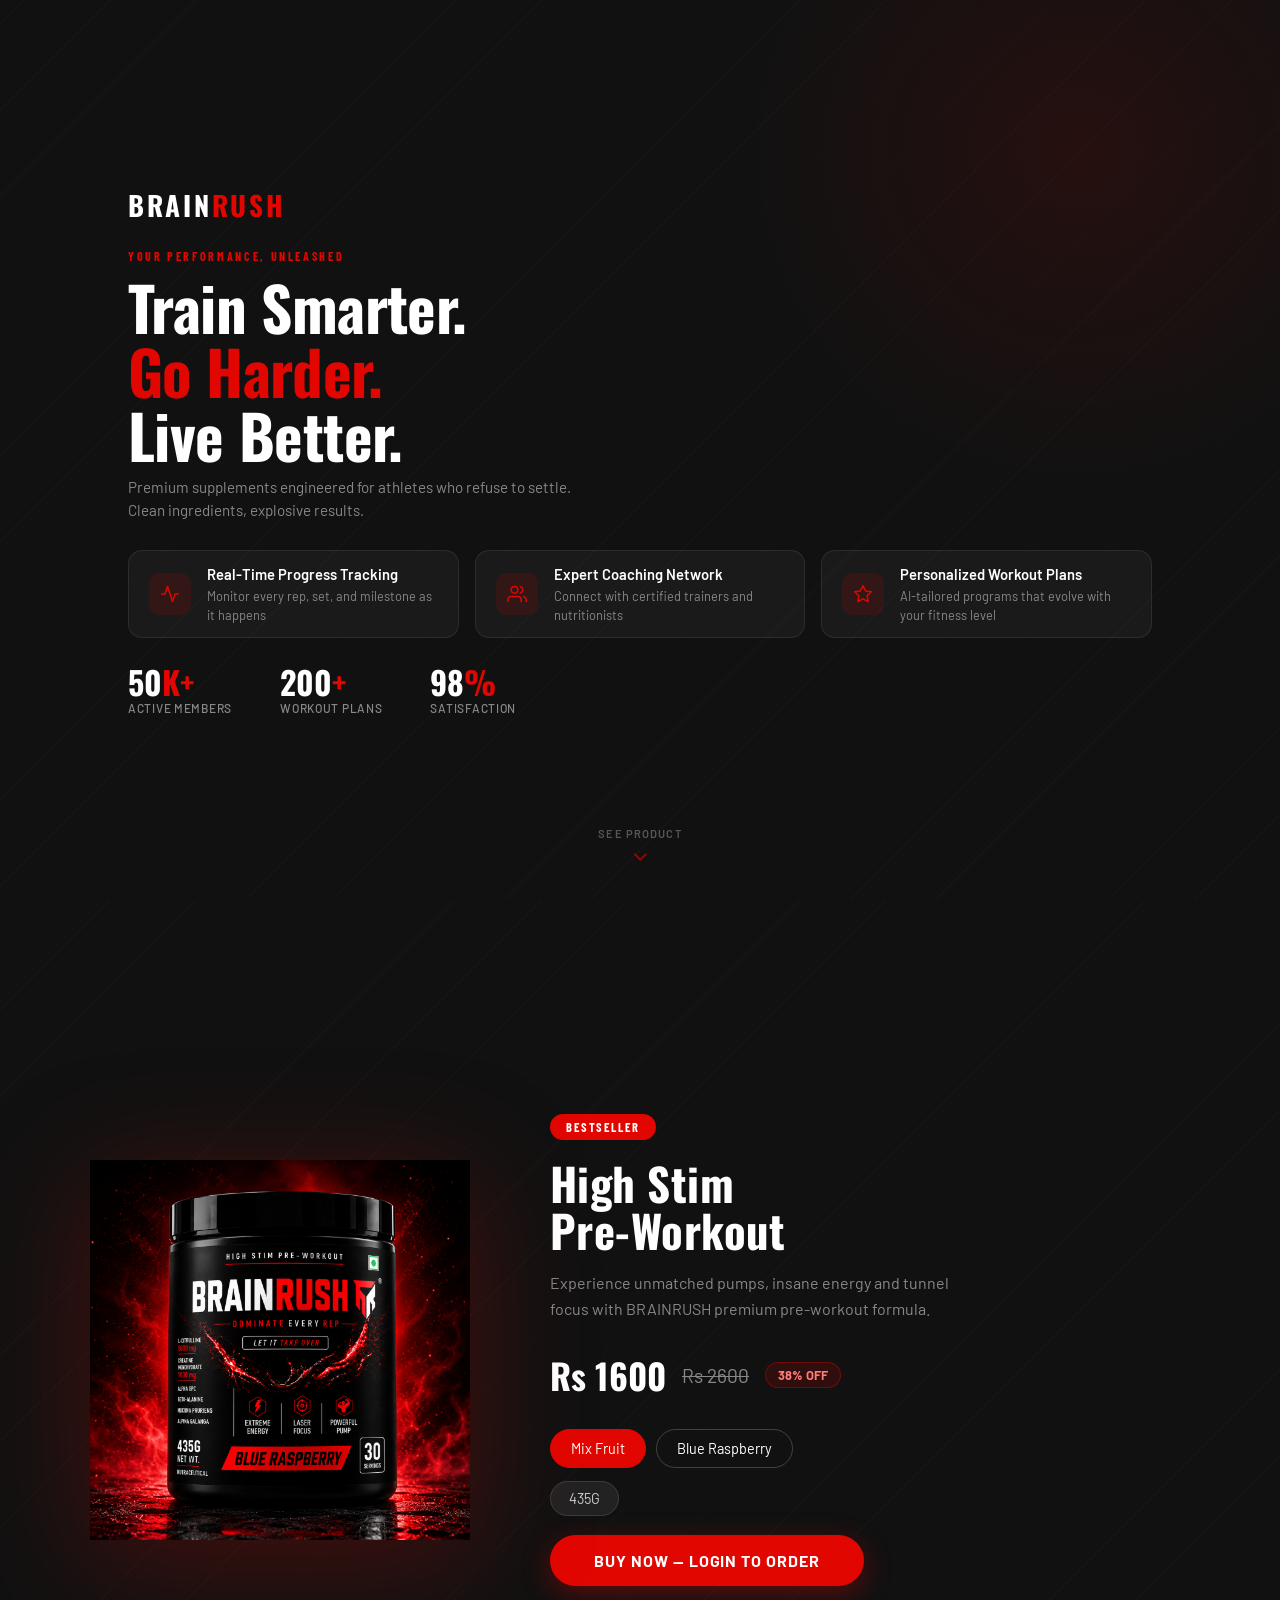
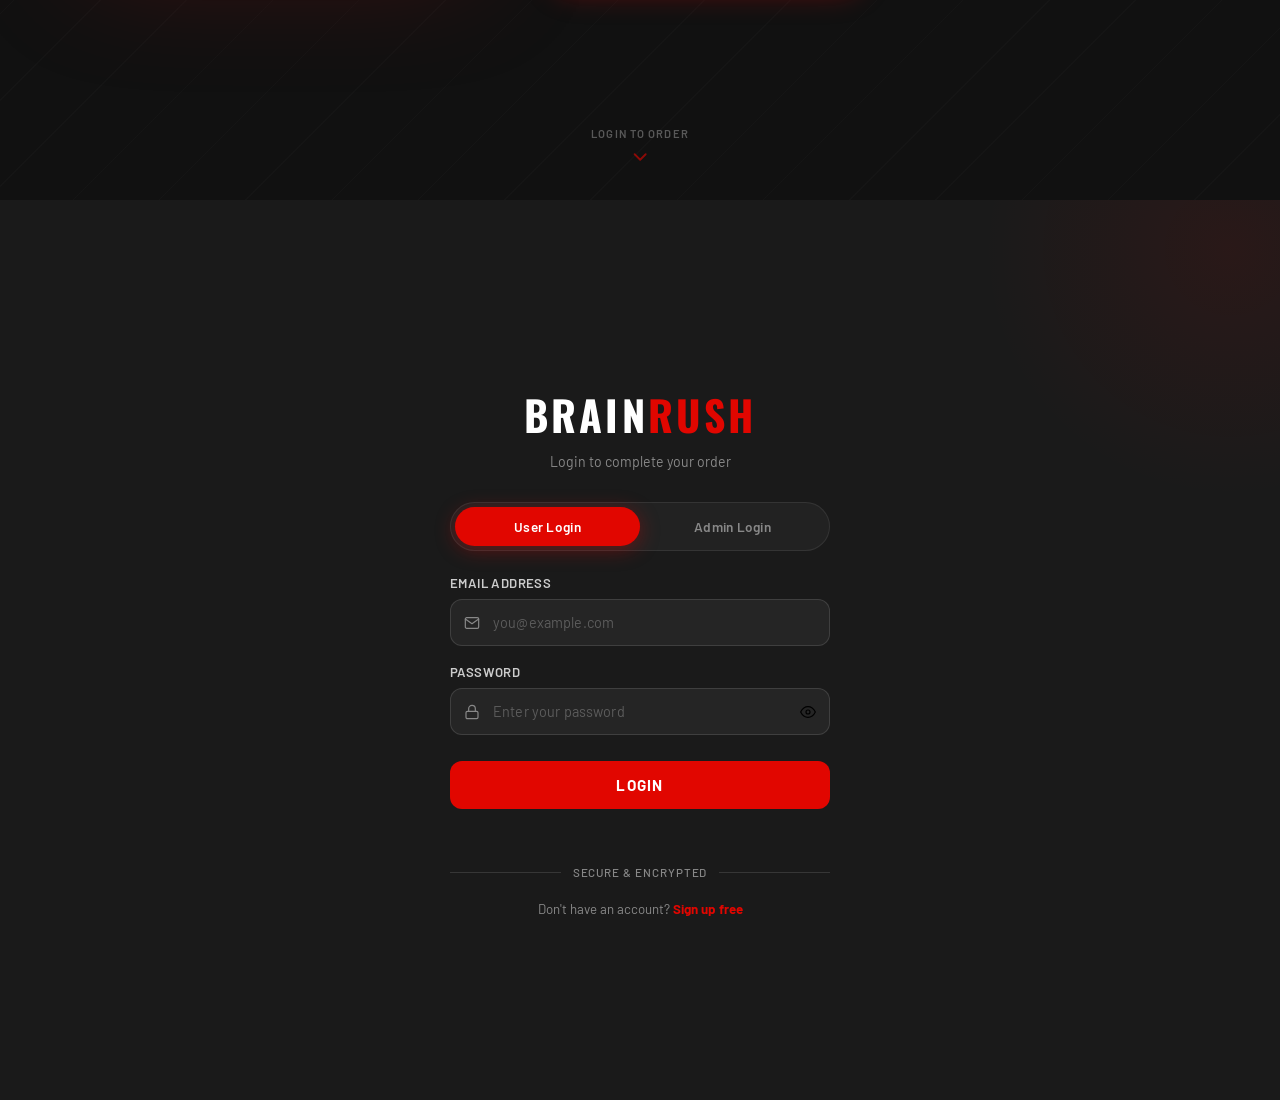
==== commit d649f8a3: "Update login.html" ====
--- a/FRONT-END/login.html
+++ b/FRONT-END/login.html
@@ -750,7 +750,7 @@
         </div>
 
         <p class="hero-sub">
-          The all-in-one fitness platform that adapts to your goals — personalized plans, expert coaching, and real-time progress tracking.
+Premium supplements engineered for athletes who refuse to settle. Clean ingredients, explosive results.
         </p>
 
         <div class="feature-cards">
@@ -815,7 +815,7 @@
       <div class="product-section-inner">
 
         <div class="product-section-img">
-          <img src="assets/PRODUCT 1.jpg" alt="BRAINRUSH Pre-Workout" />
+          <img src="IMG_7841.PNG" alt="BRAINRUSH Pre-Workout" />
         </div>
 
         <div class="product-section-info">
@@ -837,7 +837,7 @@
           </div>
 
           <div class="product-weight">
-            <span>450G</span>
+            <span>435G</span>
           </div>
 
           <button class="buy-btn" id="buyNowBtn">Buy Now — Login to Order</button>
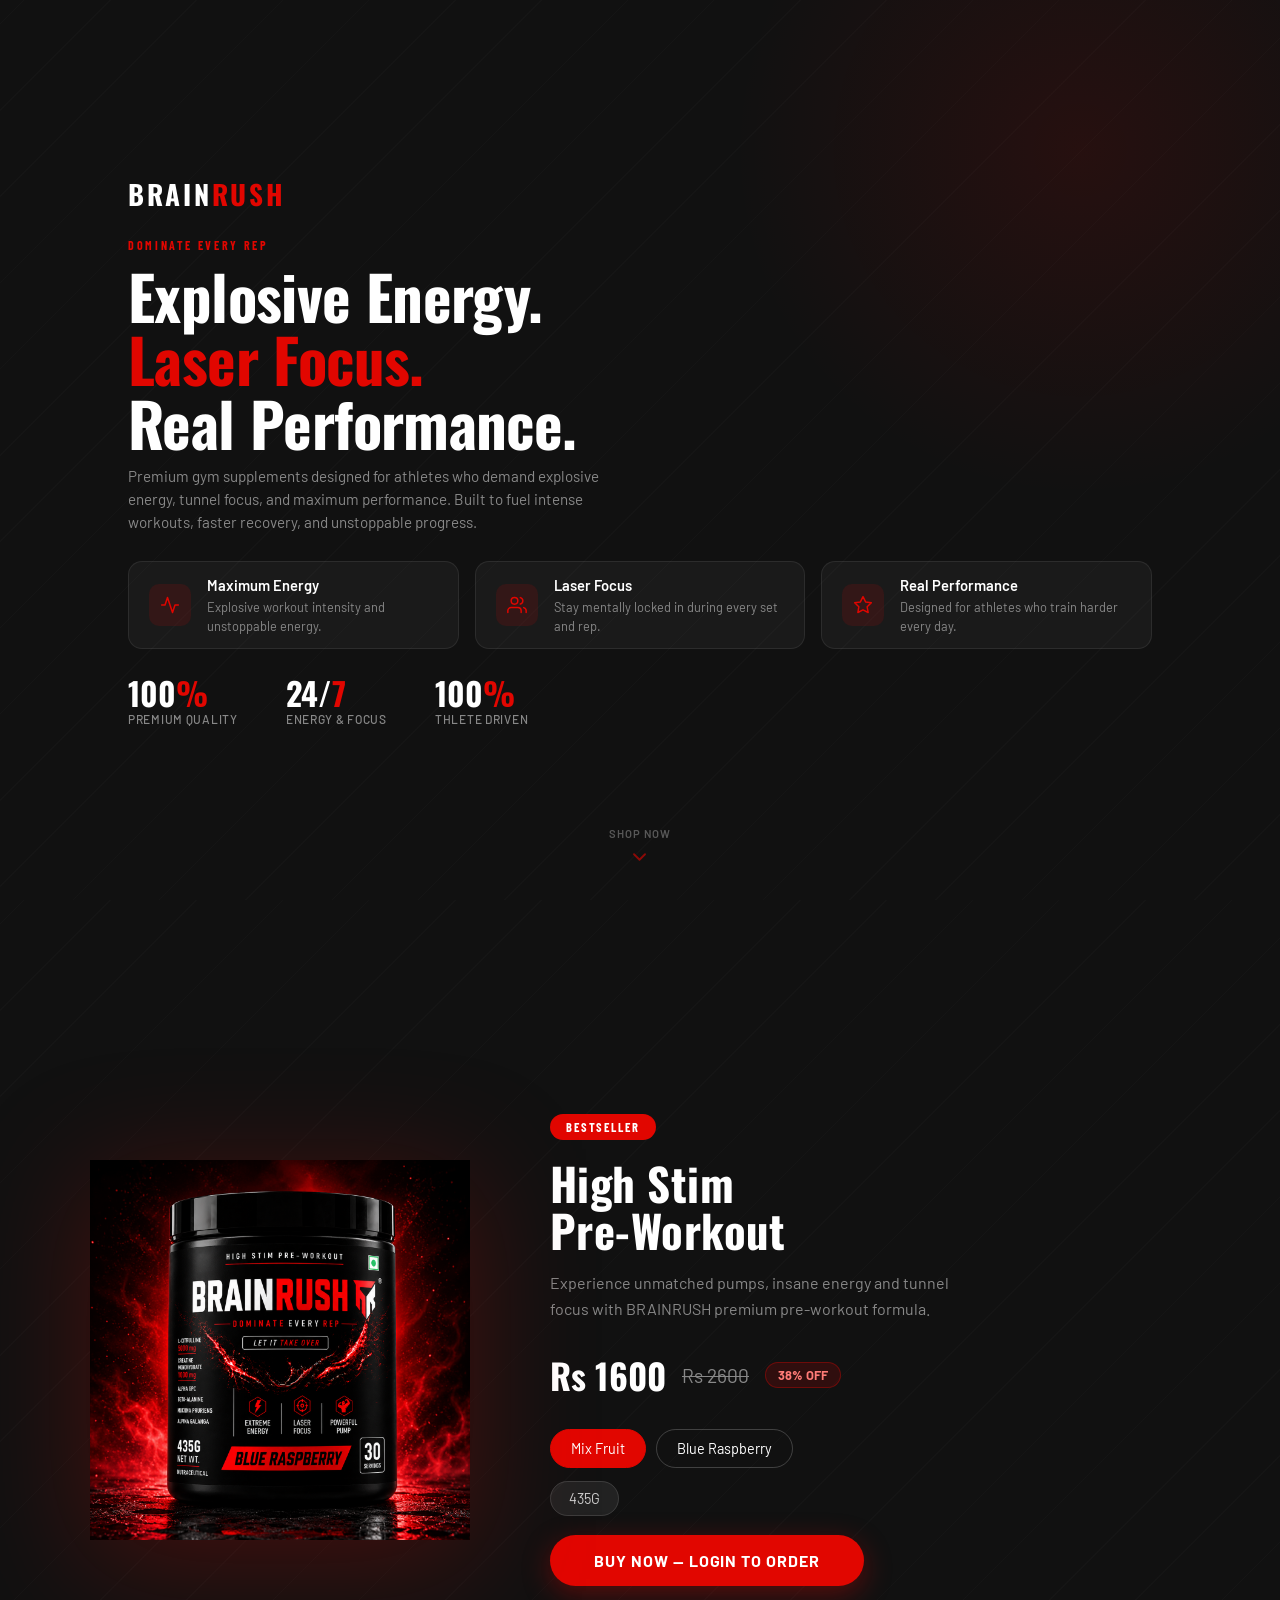
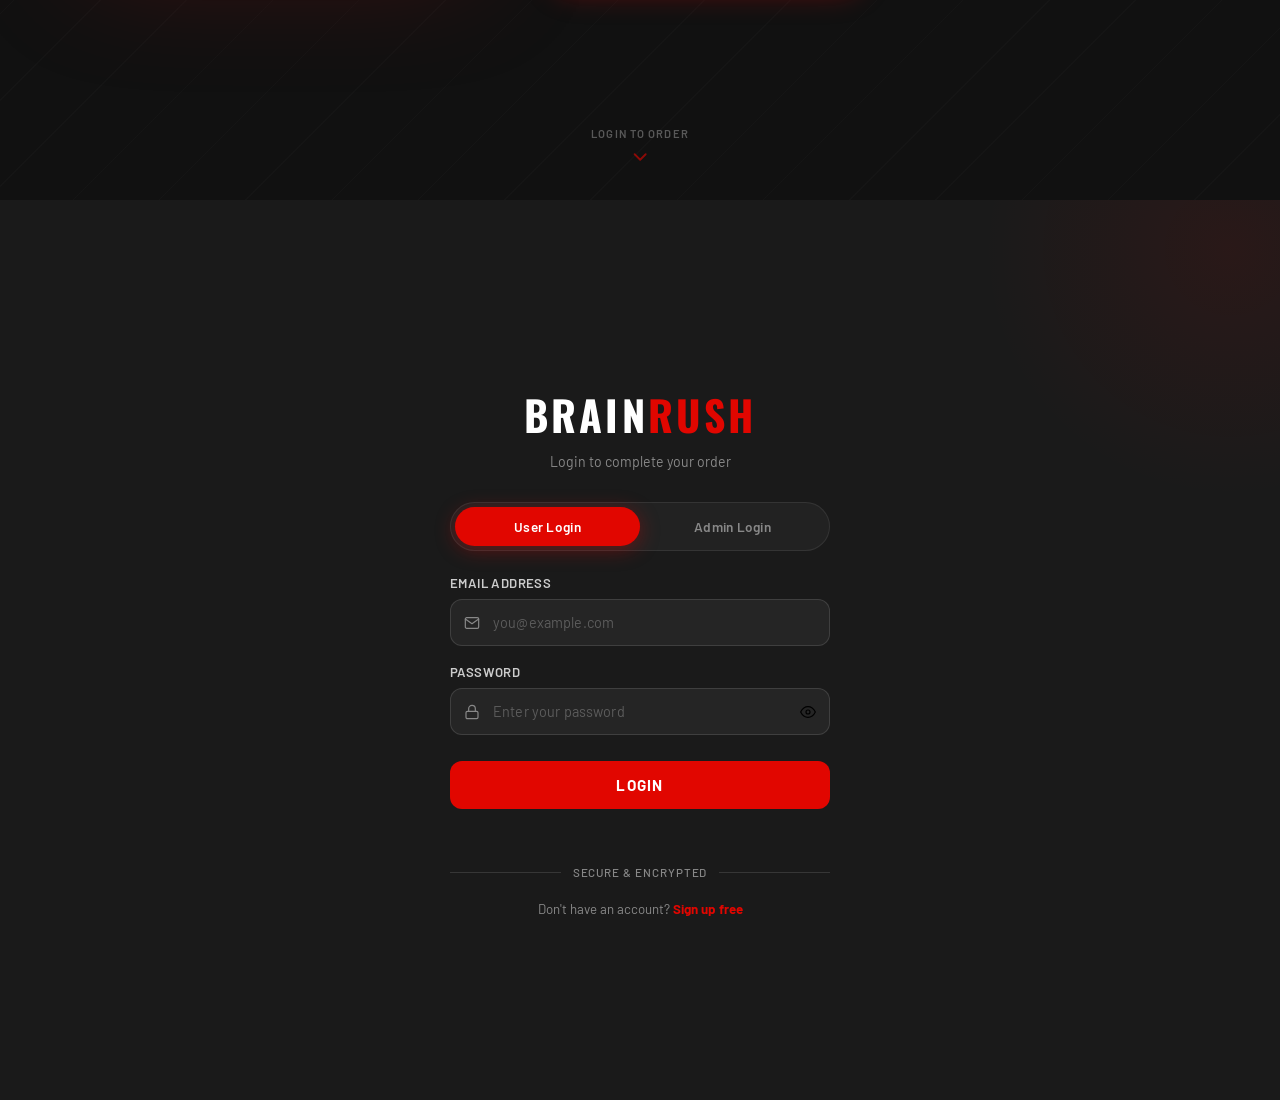
==== commit c71560af: "Update login.html" ====
--- a/FRONT-END/login.html
+++ b/FRONT-END/login.html
@@ -745,13 +745,15 @@
         </div>
 
         <div class="hero-headline">
-          <span class="eyebrow">Your Performance, Unleashed</span>
-          <h2>Train Smarter.<br><em>Go Harder.</em><br>Live Better.</h2>
+          <span class="eyebrow">DOMINATE EVERY REP</span>
+          <h2> Explosive Energy.<br><em>Laser Focus.</em><br>Real Performance.</h2>
         </div>
+       
 
         <p class="hero-sub">
-Premium supplements engineered for athletes who refuse to settle. Clean ingredients, explosive results.
-        </p>
+Premium gym supplements designed for athletes who demand explosive energy, tunnel focus, and maximum performance.
+
+Built to fuel intense workouts, faster recovery, and unstoppable progress.        </p>
 
         <div class="feature-cards">
           <div class="feat-card">
@@ -759,8 +761,8 @@
               <svg viewBox="0 0 24 24"><path d="M22 12h-4l-3 9L9 3l-3 9H2"/></svg>
             </div>
             <div class="feat-text">
-              <strong>Real-Time Progress Tracking</strong>
-              <span>Monitor every rep, set, and milestone as it happens</span>
+              <strong>Maximum Energy</strong>
+              <span>Explosive workout intensity and unstoppable energy.</span>
             </div>
           </div>
           <div class="feat-card">
@@ -768,8 +770,8 @@
               <svg viewBox="0 0 24 24"><path d="M17 21v-2a4 4 0 0 0-4-4H5a4 4 0 0 0-4 4v2"/><circle cx="9" cy="7" r="4"/><path d="M23 21v-2a4 4 0 0 0-3-3.87"/><path d="M16 3.13a4 4 0 0 1 0 7.75"/></svg>
             </div>
             <div class="feat-text">
-              <strong>Expert Coaching Network</strong>
-              <span>Connect with certified trainers and nutritionists</span>
+              <strong>Laser Focus</strong>
+              <span>Stay mentally locked in during every set and rep.</span>
             </div>
           </div>
           <div class="feat-card">
@@ -777,31 +779,31 @@
               <svg viewBox="0 0 24 24"><polygon points="12 2 15.09 8.26 22 9.27 17 14.14 18.18 21.02 12 17.77 5.82 21.02 7 14.14 2 9.27 8.91 8.26 12 2"/></svg>
             </div>
             <div class="feat-text">
-              <strong>Personalized Workout Plans</strong>
-              <span>AI-tailored programs that evolve with your fitness level</span>
+              <strong>Real Performance</strong>
+              <span>Designed for athletes who train harder every day.</span>
             </div>
           </div>
         </div>
 
         <div class="stats-row">
           <div class="stat-item">
-            <div class="stat-number">50<span>K+</span></div>
-            <div class="stat-label">Active Members</div>
+            <div class="stat-number">100<span>%</span></div>
+            <div class="stat-label">PREMIUM QUALITY</div>
           </div>
           <div class="stat-item">
-            <div class="stat-number">200<span>+</span></div>
-            <div class="stat-label">Workout Plans</div>
+            <div class="stat-number">24/<span>7</span></div>
+            <div class="stat-label">ENERGY & FOCUS</div>
           </div>
           <div class="stat-item">
-            <div class="stat-number">98<span>%</span></div>
-            <div class="stat-label">Satisfaction</div>
+            <div class="stat-number">100<span>%</span></div>
+            <div class="stat-label">THLETE DRIVEN</div>
           </div>
         </div>
       </div>
 
       <!-- Scroll hint -->
       <div class="scroll-arrow" onclick="document.getElementById('section-product').scrollIntoView({behavior:'smooth'})">
-        <span>See Product</span>
+        <span>SHOP NOW</span>
         <svg viewBox="0 0 24 24"><polyline points="6 9 12 15 18 9"/></svg>
       </div>
     </section>
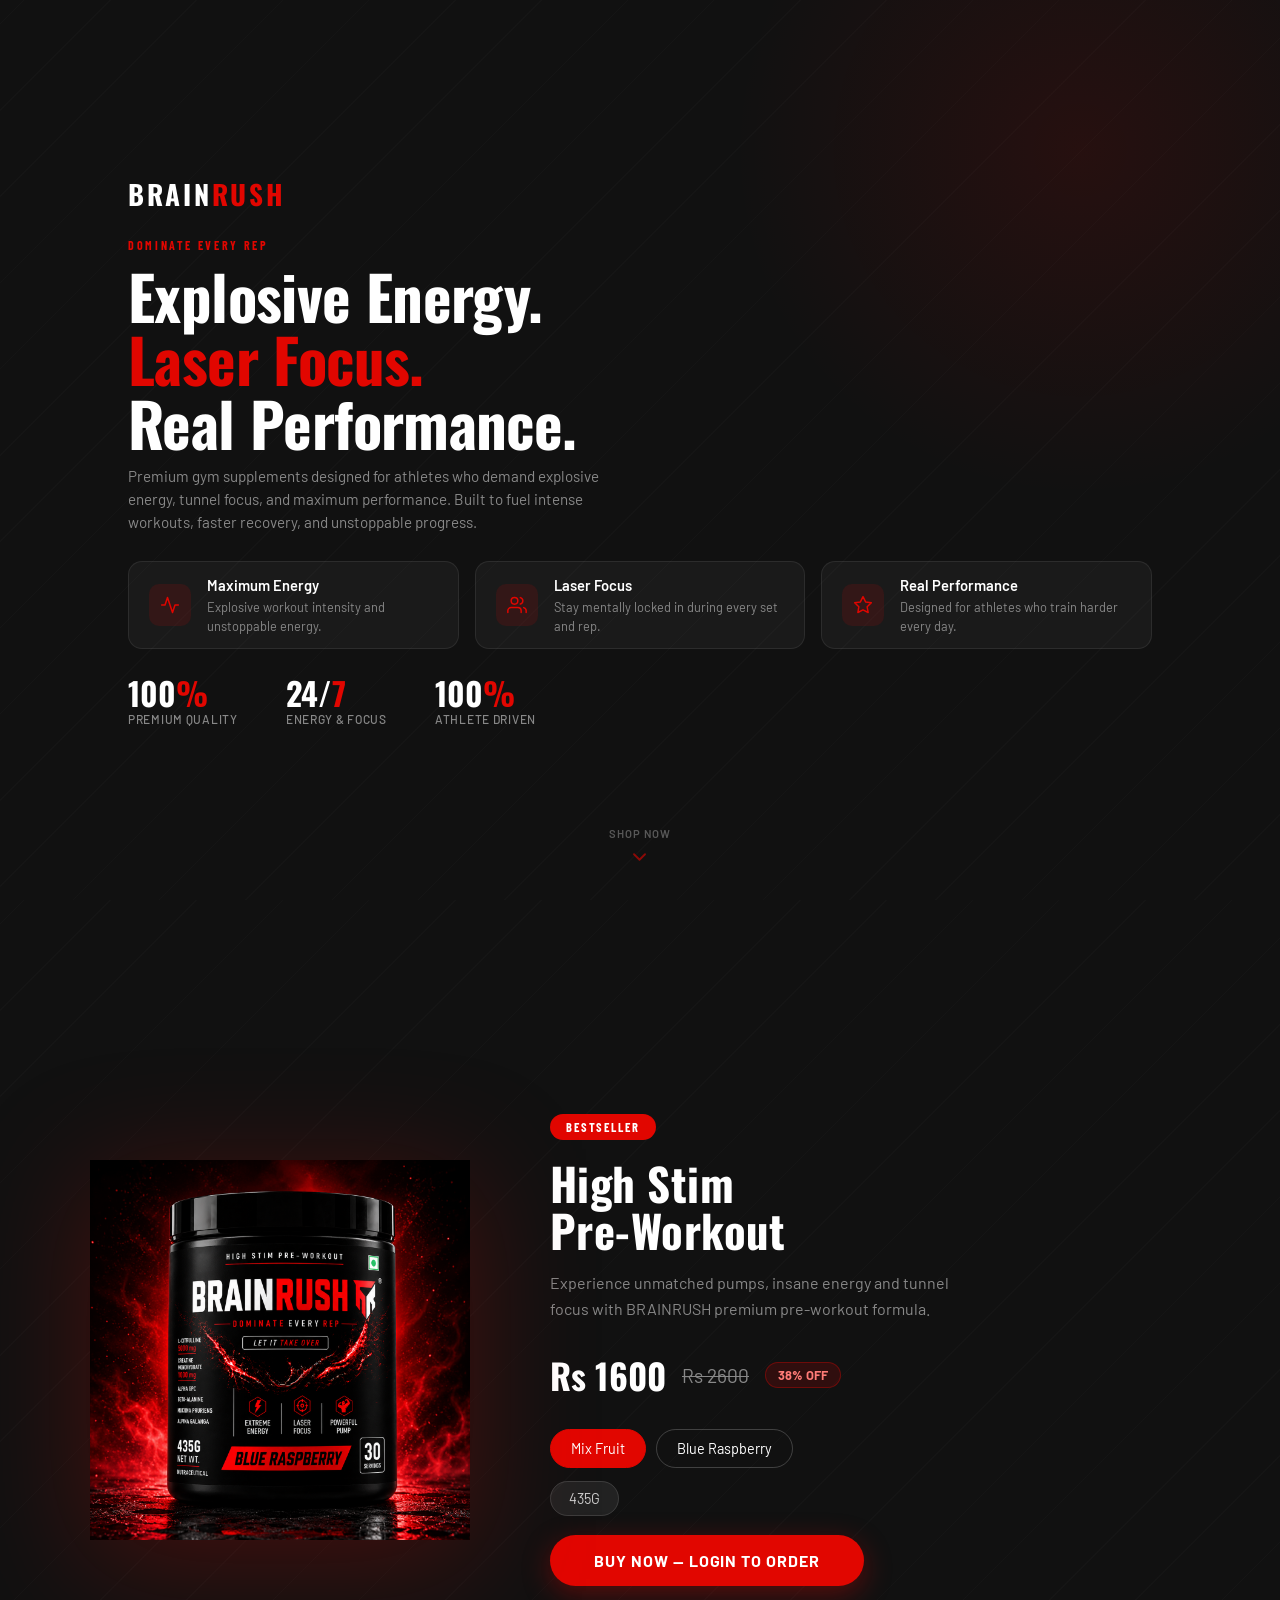
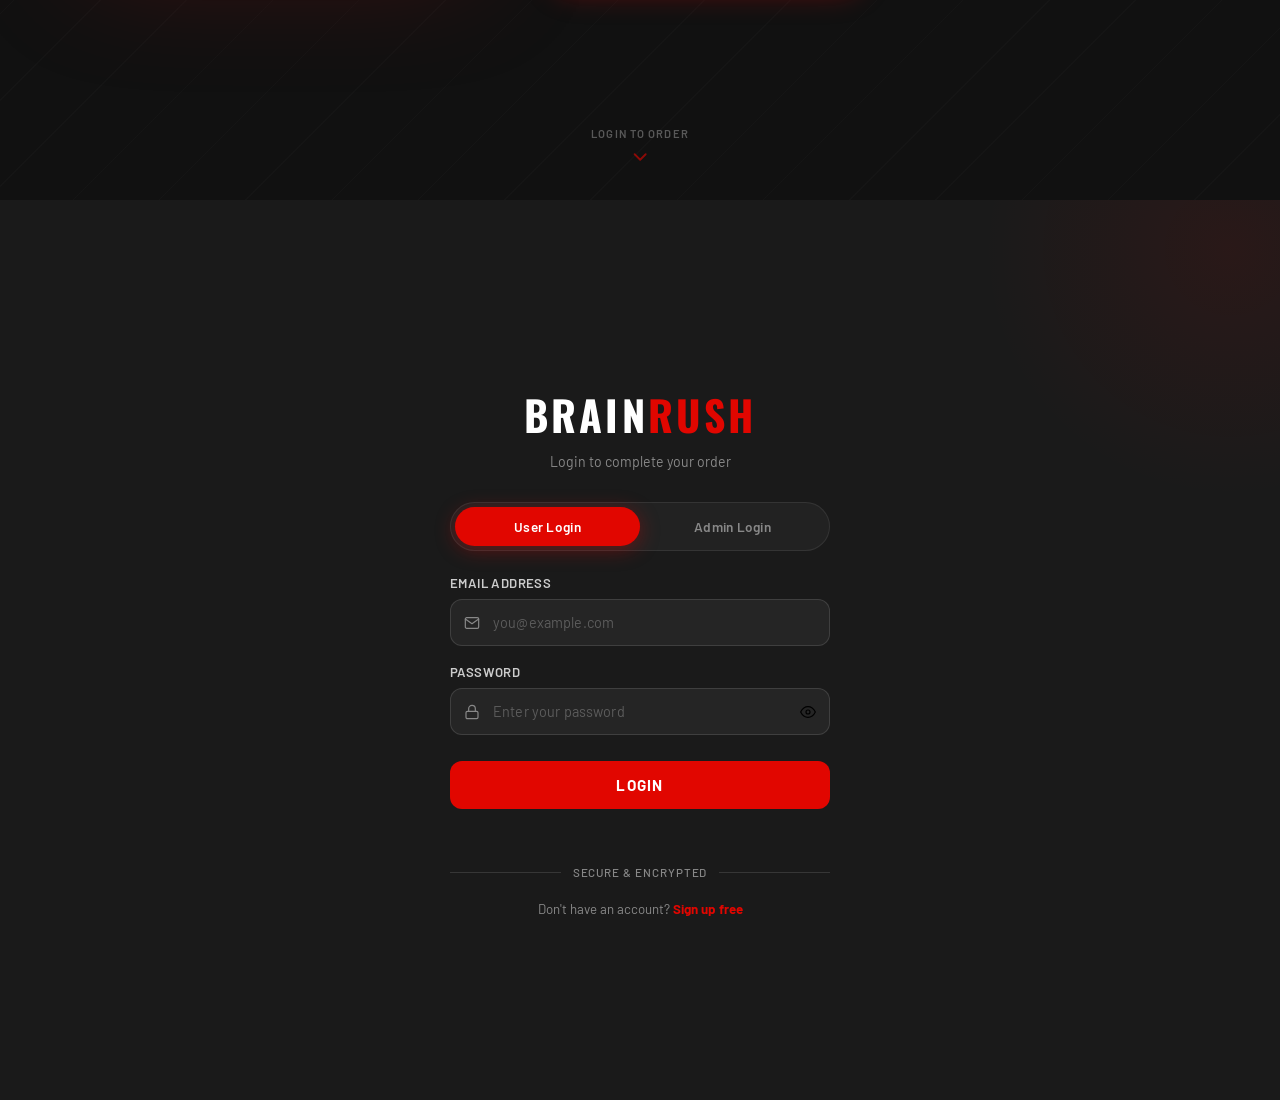
==== commit 2921930c: "Update login.html" ====
--- a/FRONT-END/login.html
+++ b/FRONT-END/login.html
@@ -796,7 +796,7 @@
           </div>
           <div class="stat-item">
             <div class="stat-number">100<span>%</span></div>
-            <div class="stat-label">THLETE DRIVEN</div>
+            <div class="stat-label">ATHLETE DRIVEN</div>
           </div>
         </div>
       </div>
